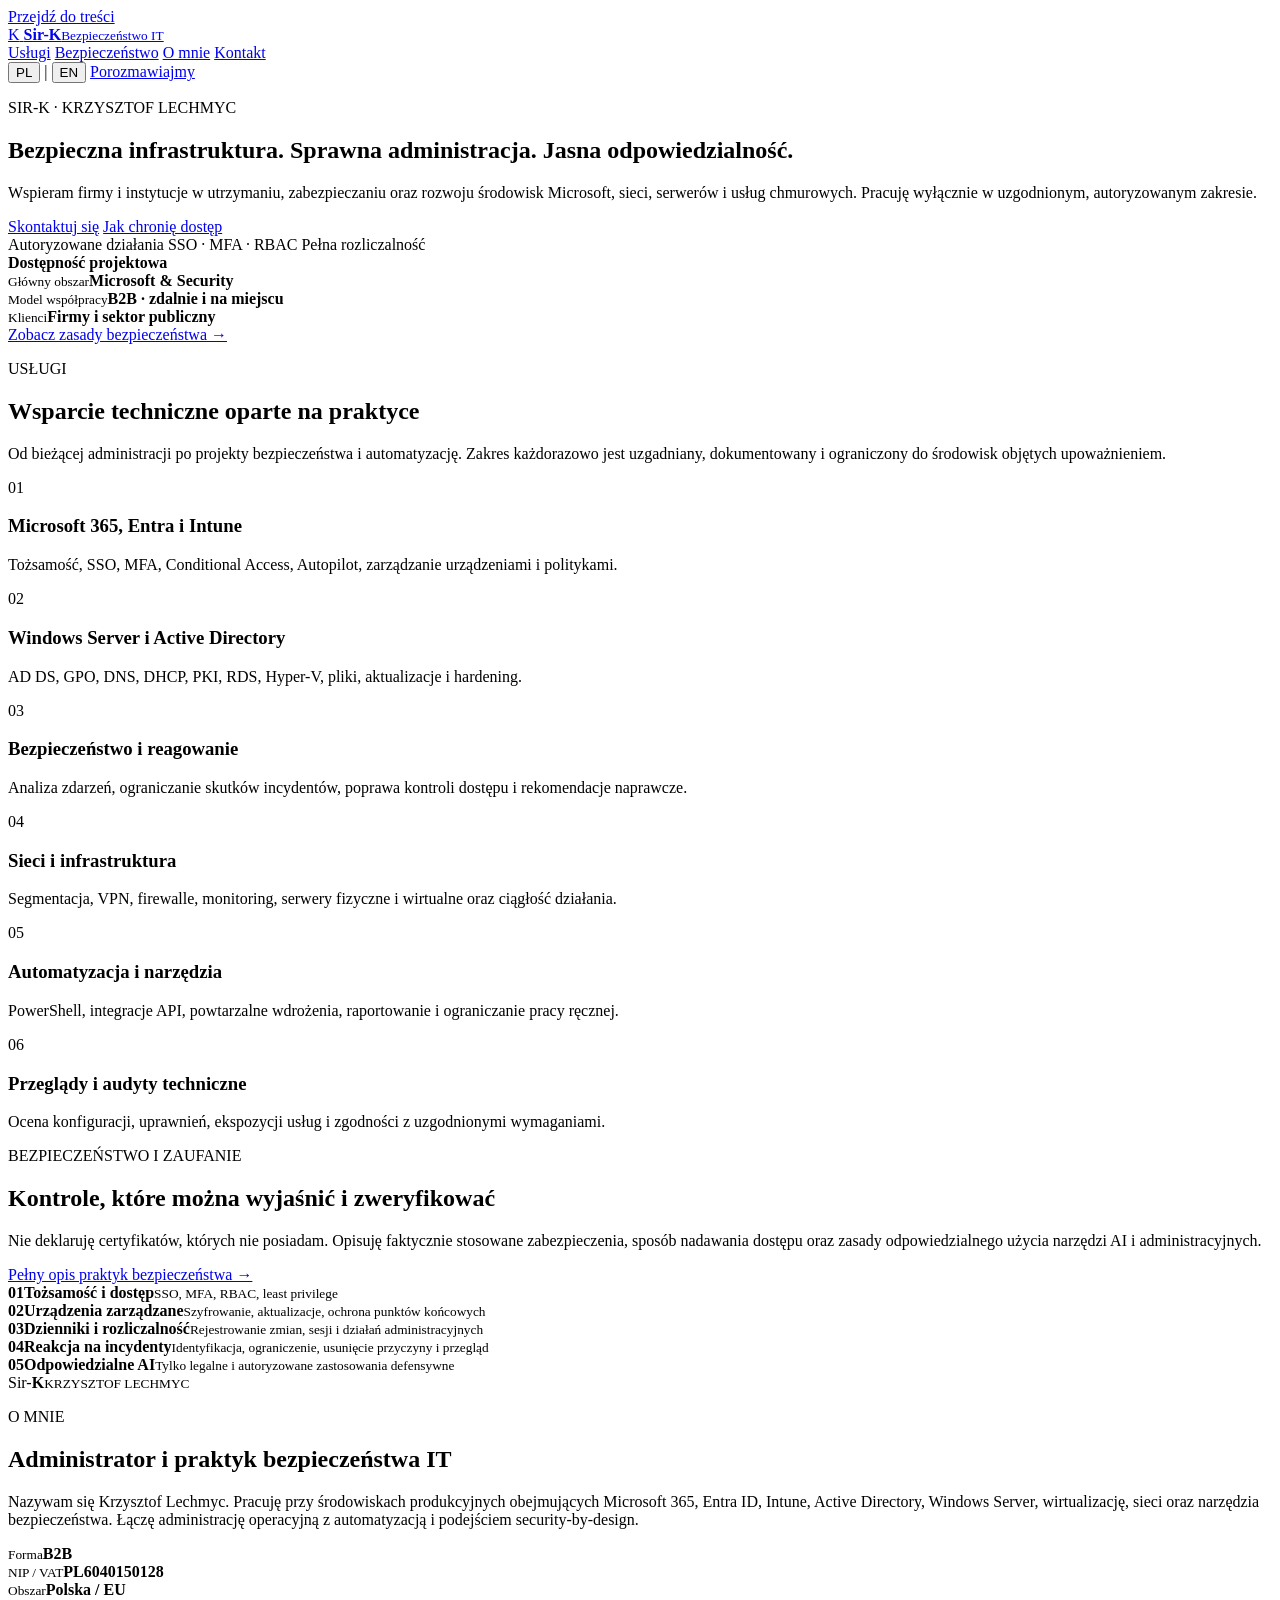
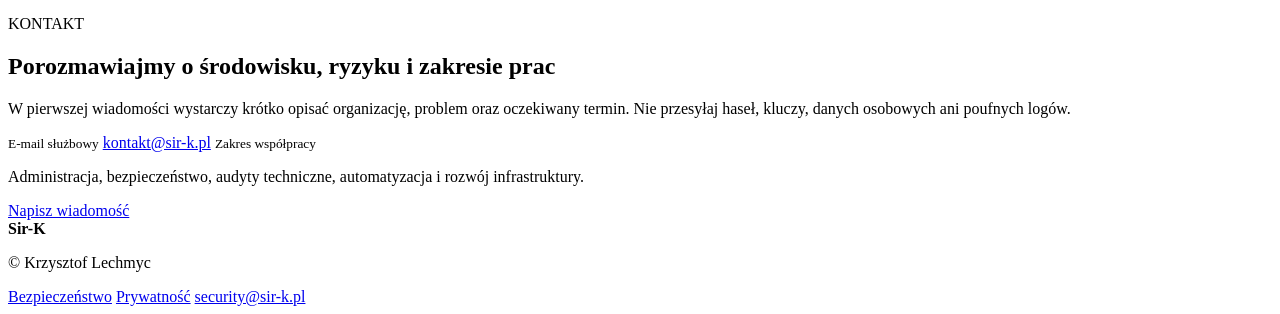
==== index.html @ fff8a426 "feat: add new bilingual Sir-K website" ====
<!doctype html>
<html lang="pl" data-lang="pl">
<head>
  <meta charset="utf-8">
  <meta name="viewport" content="width=device-width, initial-scale=1">
  <meta name="description" content="Sir-K — administracja, bezpieczeństwo i rozwój infrastruktury IT dla firm oraz instytucji publicznych.">
  <meta name="theme-color" content="#071327">
  <meta property="og:title" content="Sir-K | Bezpieczeństwo i infrastruktura IT">
  <meta property="og:description" content="Praktyczne bezpieczeństwo IT, administracja Microsoft, infrastruktura, audyty i automatyzacja.">
  <meta property="og:type" content="website">
  <meta property="og:url" content="https://sir-k.pl/">
  <title>Sir-K | Bezpieczeństwo i infrastruktura IT</title>
  <link rel="icon" href="/assets/favicon.svg" type="image/svg+xml">
  <link rel="stylesheet" href="/styles.css">
  <script src="/app.js" defer></script>
</head>
<body>
  <a class="skip-link" href="#content">Przejdź do treści</a>
  <header class="site-header">
    <div class="shell nav-wrap">
      <a class="brand" href="#top" aria-label="Sir-K — strona główna">
        <span class="brand-mark" aria-hidden="true">K</span>
        <span><strong>Sir-K</strong><small data-pl="Bezpieczeństwo IT" data-en="IT Security">Bezpieczeństwo IT</small></span>
      </a>
      <nav class="main-nav" aria-label="Główna nawigacja">
        <a href="#services" data-pl="Usługi" data-en="Services">Usługi</a>
        <a href="#security" data-pl="Bezpieczeństwo" data-en="Security">Bezpieczeństwo</a>
        <a href="#about" data-pl="O mnie" data-en="About">O mnie</a>
        <a href="#contact" data-pl="Kontakt" data-en="Contact">Kontakt</a>
      </nav>
      <div class="nav-actions">
        <button class="lang active" data-lang-switch="pl" type="button">PL</button>
        <span aria-hidden="true">|</span>
        <button class="lang" data-lang-switch="en" type="button">EN</button>
        <a class="button button-ghost" href="#contact" data-pl="Porozmawiajmy" data-en="Let's talk">Porozmawiajmy</a>
      </div>
    </div>
  </header>

  <main id="content">
    <section class="hero" id="top">
      <div class="shell hero-grid">
        <div>
          <p class="eyebrow" data-pl="SIR-K · KRZYSZTOF LECHMYC" data-en="SIR-K · KRZYSZTOF LECHMYC">SIR-K · KRZYSZTOF LECHMYC</p>
          <h1 data-pl="Bezpieczna infrastruktura. Sprawna administracja. Jasna odpowiedzialność." data-en="Secure infrastructure. Reliable administration. Clear accountability.">Bezpieczna infrastruktura. Sprawna administracja. Jasna odpowiedzialność.</h1>
          <p class="hero-copy" data-pl="Wspieram firmy i instytucje w utrzymaniu, zabezpieczaniu oraz rozwoju środowisk Microsoft, sieci, serwerów i usług chmurowych. Pracuję wyłącznie w uzgodnionym, autoryzowanym zakresie." data-en="I help companies and public-sector organisations operate, secure and develop Microsoft environments, networks, servers and cloud services. All work is performed only within an agreed and authorised scope.">Wspieram firmy i instytucje w utrzymaniu, zabezpieczaniu oraz rozwoju środowisk Microsoft, sieci, serwerów i usług chmurowych. Pracuję wyłącznie w uzgodnionym, autoryzowanym zakresie.</p>
          <div class="hero-actions">
            <a class="button button-primary" href="#contact" data-pl="Skontaktuj się" data-en="Contact me">Skontaktuj się</a>
            <a class="button button-secondary" href="#security" data-pl="Jak chronię dostęp" data-en="How access is protected">Jak chronię dostęp</a>
          </div>
          <div class="trust-row" aria-label="Najważniejsze zasady">
            <span data-pl="Autoryzowane działania" data-en="Authorised work">Autoryzowane działania</span>
            <span>SSO · MFA · RBAC</span>
            <span data-pl="Pełna rozliczalność" data-en="Full accountability">Pełna rozliczalność</span>
          </div>
        </div>
        <aside class="hero-panel" aria-label="Zakres kompetencji">
          <div class="status"><span></span><strong data-pl="Dostępność projektowa" data-en="Project availability">Dostępność projektowa</strong></div>
          <div class="metric"><small data-pl="Główny obszar" data-en="Primary focus">Główny obszar</small><strong>Microsoft & Security</strong></div>
          <div class="metric"><small data-pl="Model współpracy" data-en="Engagement model">Model współpracy</small><strong data-pl="B2B · zdalnie i na miejscu" data-en="B2B · remote and on-site">B2B · zdalnie i na miejscu</strong></div>
          <div class="metric"><small data-pl="Klienci" data-en="Clients">Klienci</small><strong data-pl="Firmy i sektor publiczny" data-en="Business and public sector">Firmy i sektor publiczny</strong></div>
          <a class="panel-link" href="/security.html" data-pl="Zobacz zasady bezpieczeństwa →" data-en="View security practices →">Zobacz zasady bezpieczeństwa →</a>
        </aside>
      </div>
    </section>

    <section class="section" id="services">
      <div class="shell">
        <p class="eyebrow" data-pl="USŁUGI" data-en="SERVICES">USŁUGI</p>
        <div class="section-head">
          <h2 data-pl="Wsparcie techniczne oparte na praktyce" data-en="Technical support grounded in practice">Wsparcie techniczne oparte na praktyce</h2>
          <p data-pl="Od bieżącej administracji po projekty bezpieczeństwa i automatyzację. Zakres każdorazowo jest uzgadniany, dokumentowany i ograniczony do środowisk objętych upoważnieniem." data-en="From day-to-day administration to security projects and automation. Every engagement is agreed, documented and limited to authorised environments.">Od bieżącej administracji po projekty bezpieczeństwa i automatyzację. Zakres każdorazowo jest uzgadniany, dokumentowany i ograniczony do środowisk objętych upoważnieniem.</p>
        </div>
        <div class="card-grid">
          <article class="service-card"><span>01</span><h3 data-pl="Microsoft 365, Entra i Intune" data-en="Microsoft 365, Entra and Intune">Microsoft 365, Entra i Intune</h3><p data-pl="Tożsamość, SSO, MFA, Conditional Access, Autopilot, zarządzanie urządzeniami i politykami." data-en="Identity, SSO, MFA, Conditional Access, Autopilot, device and policy management.">Tożsamość, SSO, MFA, Conditional Access, Autopilot, zarządzanie urządzeniami i politykami.</p></article>
          <article class="service-card"><span>02</span><h3 data-pl="Windows Server i Active Directory" data-en="Windows Server and Active Directory">Windows Server i Active Directory</h3><p data-pl="AD DS, GPO, DNS, DHCP, PKI, RDS, Hyper-V, pliki, aktualizacje i hardening." data-en="AD DS, GPO, DNS, DHCP, PKI, RDS, Hyper-V, file services, patching and hardening.">AD DS, GPO, DNS, DHCP, PKI, RDS, Hyper-V, pliki, aktualizacje i hardening.</p></article>
          <article class="service-card"><span>03</span><h3 data-pl="Bezpieczeństwo i reagowanie" data-en="Security and incident response">Bezpieczeństwo i reagowanie</h3><p data-pl="Analiza zdarzeń, ograniczanie skutków incydentów, poprawa kontroli dostępu i rekomendacje naprawcze." data-en="Event analysis, incident containment, access-control improvements and remediation guidance.">Analiza zdarzeń, ograniczanie skutków incydentów, poprawa kontroli dostępu i rekomendacje naprawcze.</p></article>
          <article class="service-card"><span>04</span><h3 data-pl="Sieci i infrastruktura" data-en="Networks and infrastructure">Sieci i infrastruktura</h3><p data-pl="Segmentacja, VPN, firewalle, monitoring, serwery fizyczne i wirtualne oraz ciągłość działania." data-en="Segmentation, VPN, firewalls, monitoring, physical and virtual servers, and resilience.">Segmentacja, VPN, firewalle, monitoring, serwery fizyczne i wirtualne oraz ciągłość działania.</p></article>
          <article class="service-card"><span>05</span><h3 data-pl="Automatyzacja i narzędzia" data-en="Automation and tooling">Automatyzacja i narzędzia</h3><p data-pl="PowerShell, integracje API, powtarzalne wdrożenia, raportowanie i ograniczanie pracy ręcznej." data-en="PowerShell, API integrations, repeatable deployments, reporting and reduced manual work.">PowerShell, integracje API, powtarzalne wdrożenia, raportowanie i ograniczanie pracy ręcznej.</p></article>
          <article class="service-card"><span>06</span><h3 data-pl="Przeglądy i audyty techniczne" data-en="Technical reviews and audits">Przeglądy i audyty techniczne</h3><p data-pl="Ocena konfiguracji, uprawnień, ekspozycji usług i zgodności z uzgodnionymi wymaganiami." data-en="Review of configuration, permissions, service exposure and alignment with agreed requirements.">Ocena konfiguracji, uprawnień, ekspozycji usług i zgodności z uzgodnionymi wymaganiami.</p></article>
        </div>
      </div>
    </section>

    <section class="section section-alt" id="security">
      <div class="shell split">
        <div>
          <p class="eyebrow" data-pl="BEZPIECZEŃSTWO I ZAUFANIE" data-en="SECURITY AND TRUST">BEZPIECZEŃSTWO I ZAUFANIE</p>
          <h2 data-pl="Kontrole, które można wyjaśnić i zweryfikować" data-en="Controls that can be explained and verified">Kontrole, które można wyjaśnić i zweryfikować</h2>
          <p data-pl="Nie deklaruję certyfikatów, których nie posiadam. Opisuję faktycznie stosowane zabezpieczenia, sposób nadawania dostępu oraz zasady odpowiedzialnego użycia narzędzi AI i administracyjnych." data-en="I do not claim certifications I do not hold. I describe the controls actually in use, how access is granted, and the rules for responsible use of AI and administrative tools.">Nie deklaruję certyfikatów, których nie posiadam. Opisuję faktycznie stosowane zabezpieczenia, sposób nadawania dostępu oraz zasady odpowiedzialnego użycia narzędzi AI i administracyjnych.</p>
          <a class="text-link" href="/security.html" data-pl="Pełny opis praktyk bezpieczeństwa →" data-en="Full security practices statement →">Pełny opis praktyk bezpieczeństwa →</a>
        </div>
        <div class="control-list">
          <div><strong>01</strong><span><b data-pl="Tożsamość i dostęp" data-en="Identity and access">Tożsamość i dostęp</b><small>SSO, MFA, RBAC, least privilege</small></span></div>
          <div><strong>02</strong><span><b data-pl="Urządzenia zarządzane" data-en="Managed devices">Urządzenia zarządzane</b><small data-pl="Szyfrowanie, aktualizacje, ochrona punktów końcowych" data-en="Encryption, patching and endpoint protection">Szyfrowanie, aktualizacje, ochrona punktów końcowych</small></span></div>
          <div><strong>03</strong><span><b data-pl="Dzienniki i rozliczalność" data-en="Logging and accountability">Dzienniki i rozliczalność</b><small data-pl="Rejestrowanie zmian, sesji i działań administracyjnych" data-en="Logging of changes, sessions and administrative actions">Rejestrowanie zmian, sesji i działań administracyjnych</small></span></div>
          <div><strong>04</strong><span><b data-pl="Reakcja na incydenty" data-en="Incident response">Reakcja na incydenty</b><small data-pl="Identyfikacja, ograniczenie, usunięcie przyczyny i przegląd" data-en="Identification, containment, remediation and review">Identyfikacja, ograniczenie, usunięcie przyczyny i przegląd</small></span></div>
          <div><strong>05</strong><span><b data-pl="Odpowiedzialne AI" data-en="Responsible AI">Odpowiedzialne AI</b><small data-pl="Tylko legalne i autoryzowane zastosowania defensywne" data-en="Lawful and authorised defensive use only">Tylko legalne i autoryzowane zastosowania defensywne</small></span></div>
        </div>
      </div>
    </section>

    <section class="section" id="about">
      <div class="shell about-grid">
        <div class="portrait-card" aria-hidden="true"><span>Sir-<b>K</b></span><small>KRZYSZTOF LECHMYC</small></div>
        <div>
          <p class="eyebrow" data-pl="O MNIE" data-en="ABOUT">O MNIE</p>
          <h2 data-pl="Administrator i praktyk bezpieczeństwa IT" data-en="IT administrator and security practitioner">Administrator i praktyk bezpieczeństwa IT</h2>
          <p data-pl="Nazywam się Krzysztof Lechmyc. Pracuję przy środowiskach produkcyjnych obejmujących Microsoft 365, Entra ID, Intune, Active Directory, Windows Server, wirtualizację, sieci oraz narzędzia bezpieczeństwa. Łączę administrację operacyjną z automatyzacją i podejściem security-by-design." data-en="My name is Krzysztof Lechmyc. I work with production environments covering Microsoft 365, Entra ID, Intune, Active Directory, Windows Server, virtualisation, networking and security tooling. I combine operational administration with automation and a security-by-design approach.">Nazywam się Krzysztof Lechmyc. Pracuję przy środowiskach produkcyjnych obejmujących Microsoft 365, Entra ID, Intune, Active Directory, Windows Server, wirtualizację, sieci oraz narzędzia bezpieczeństwa. Łączę administrację operacyjną z automatyzacją i podejściem security-by-design.</p>
          <div class="facts">
            <div><small data-pl="Forma" data-en="Business model">Forma</small><strong>B2B</strong></div>
            <div><small>NIP / VAT</small><strong>PL6040150128</strong></div>
            <div><small data-pl="Obszar" data-en="Region">Obszar</small><strong>Polska / EU</strong></div>
          </div>
        </div>
      </div>
    </section>

    <section class="section section-contact" id="contact">
      <div class="shell contact-grid">
        <div>
          <p class="eyebrow" data-pl="KONTAKT" data-en="CONTACT">KONTAKT</p>
          <h2 data-pl="Porozmawiajmy o środowisku, ryzyku i zakresie prac" data-en="Let's discuss your environment, risk and scope">Porozmawiajmy o środowisku, ryzyku i zakresie prac</h2>
          <p data-pl="W pierwszej wiadomości wystarczy krótko opisać organizację, problem oraz oczekiwany termin. Nie przesyłaj haseł, kluczy, danych osobowych ani poufnych logów." data-en="In your first message, briefly describe the organisation, issue and expected timeline. Do not send passwords, keys, personal data or confidential logs.">W pierwszej wiadomości wystarczy krótko opisać organizację, problem oraz oczekiwany termin. Nie przesyłaj haseł, kluczy, danych osobowych ani poufnych logów.</p>
        </div>
        <div class="contact-card">
          <small data-pl="E-mail służbowy" data-en="Business email">E-mail służbowy</small>
          <a href="mailto:kontakt@sir-k.pl">kontakt@sir-k.pl</a>
          <small data-pl="Zakres współpracy" data-en="Engagement">Zakres współpracy</small>
          <p data-pl="Administracja, bezpieczeństwo, audyty techniczne, automatyzacja i rozwój infrastruktury." data-en="Administration, security, technical reviews, automation and infrastructure development.">Administracja, bezpieczeństwo, audyty techniczne, automatyzacja i rozwój infrastruktury.</p>
          <a class="button button-primary" href="mailto:kontakt@sir-k.pl?subject=Zapytanie%20ze%20strony%20sir-k.pl" data-pl="Napisz wiadomość" data-en="Send an email">Napisz wiadomość</a>
        </div>
      </div>
    </section>
  </main>

  <footer>
    <div class="shell footer-grid">
      <div><strong>Sir-K</strong><p>© <span id="year"></span> Krzysztof Lechmyc</p></div>
      <div class="footer-links">
        <a href="/security.html" data-pl="Bezpieczeństwo" data-en="Security">Bezpieczeństwo</a>
        <a href="/privacy.html" data-pl="Prywatność" data-en="Privacy">Prywatność</a>
        <a href="mailto:security@sir-k.pl">security@sir-k.pl</a>
      </div>
    </div>
  </footer>
</body>
</html>
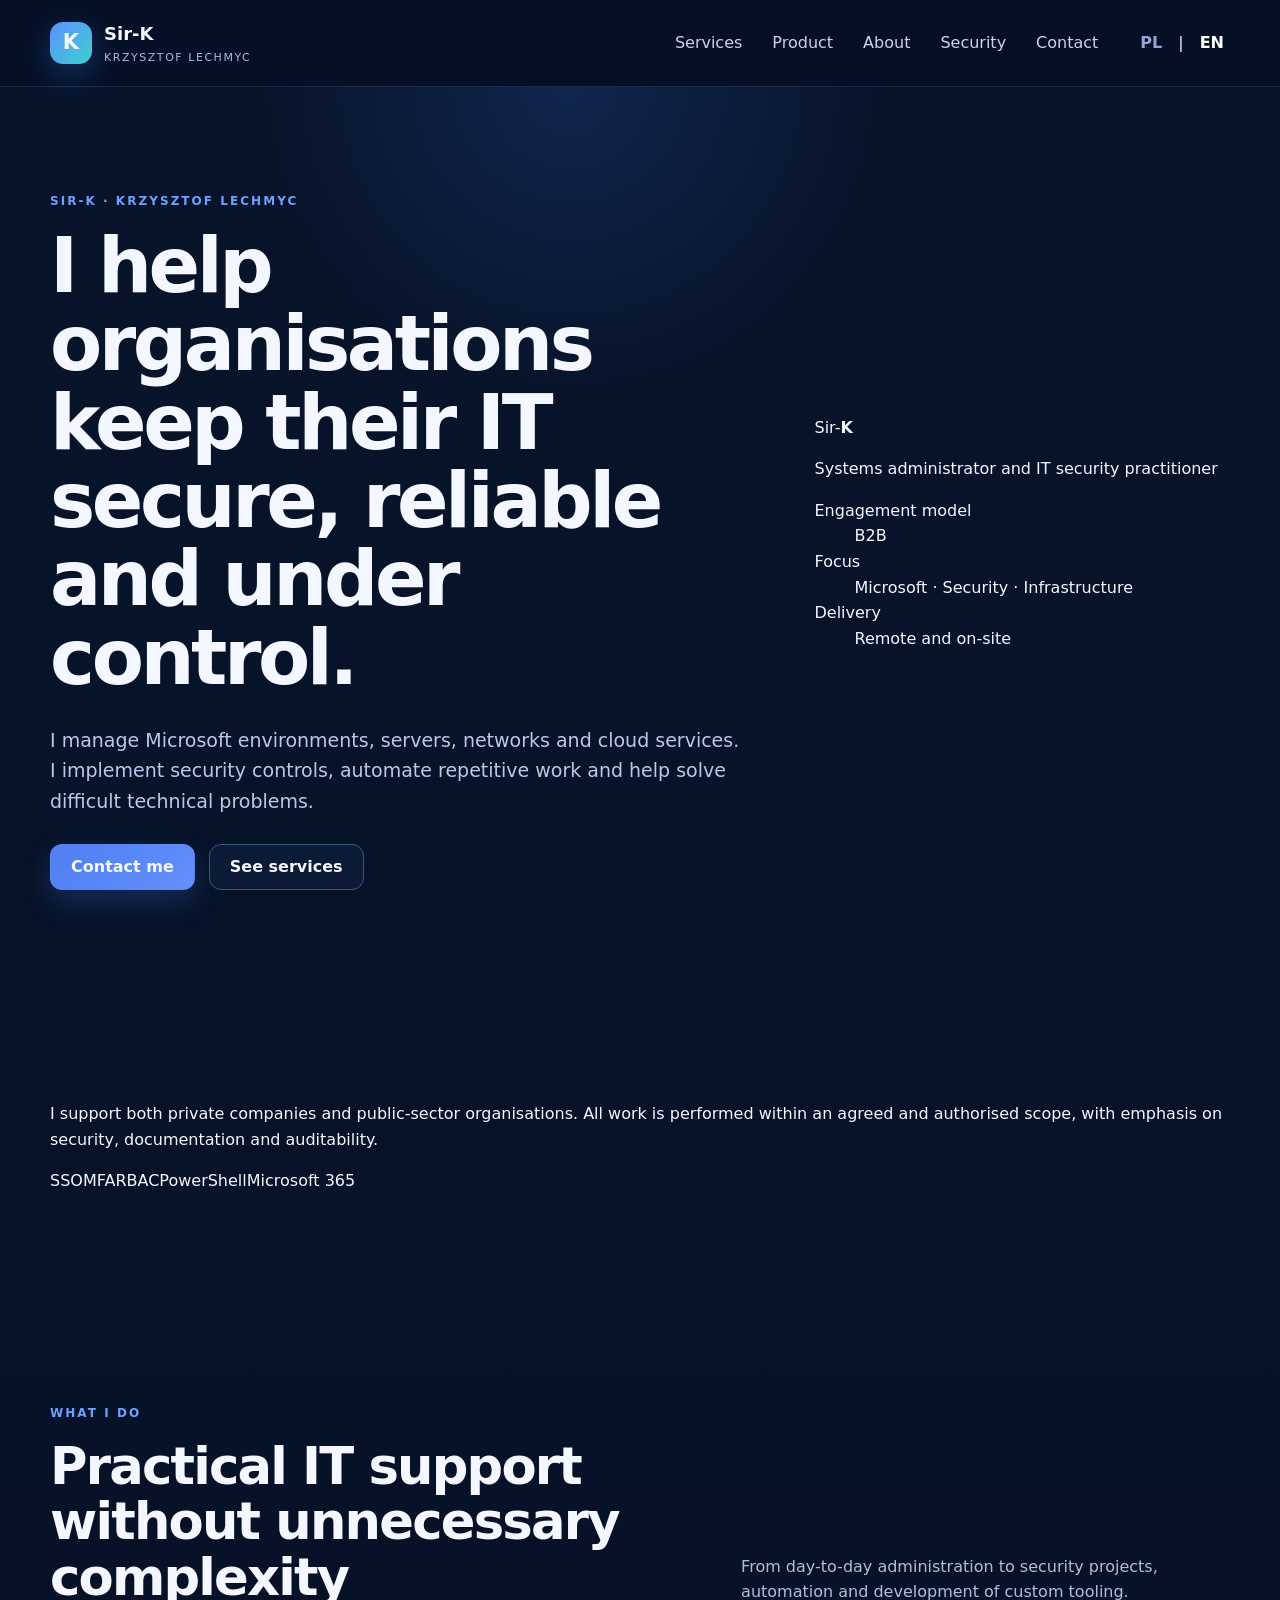
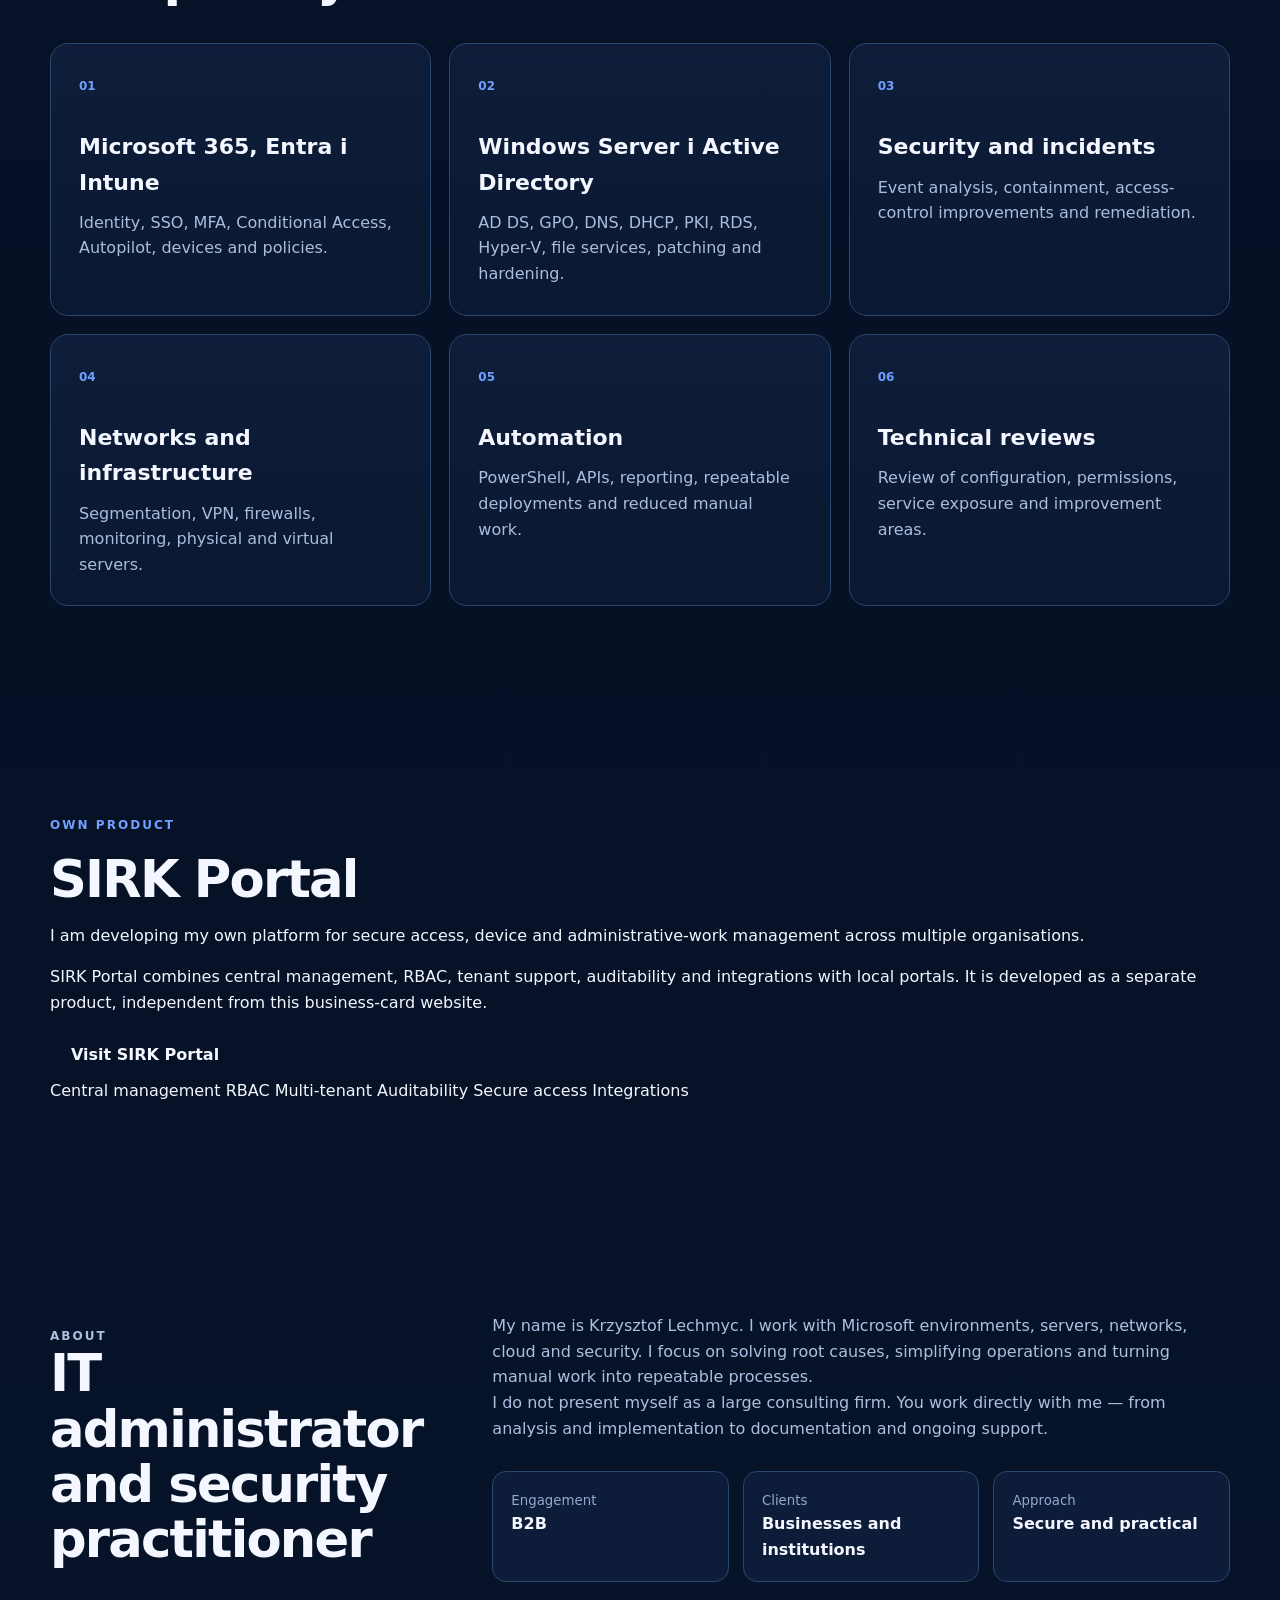
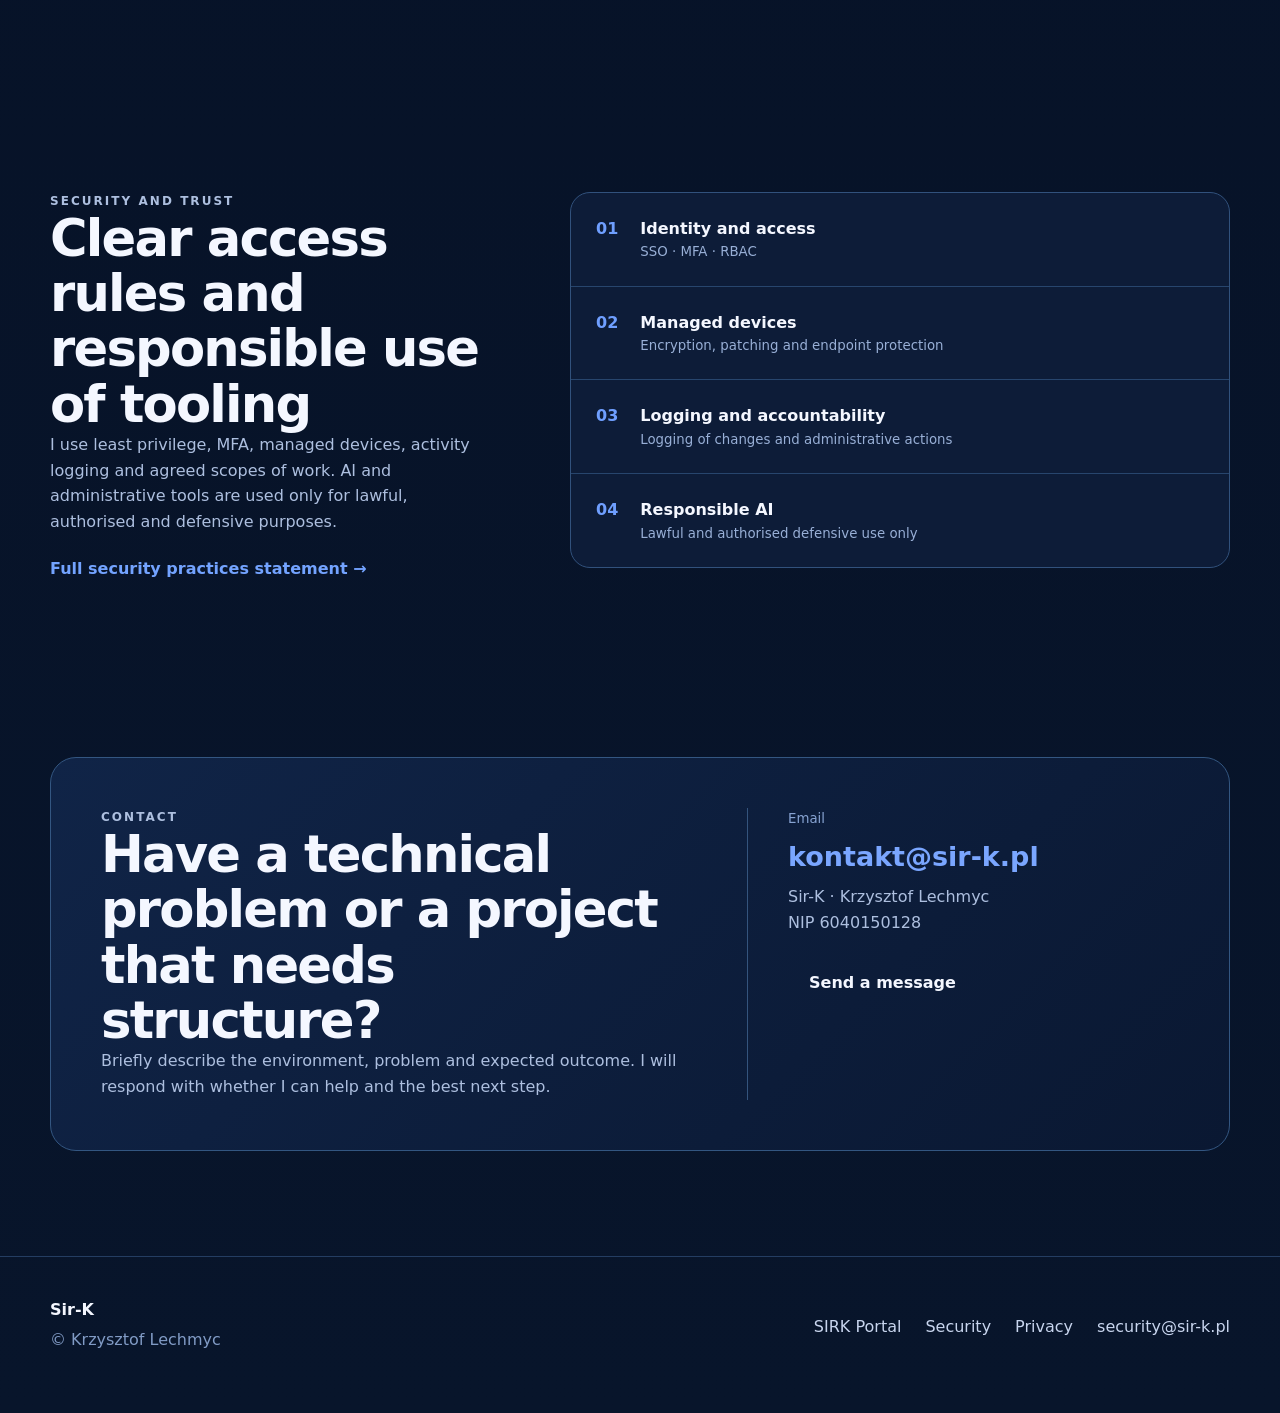
==== commit 8a5271c9: "redesign: make sir-k.pl a personal business card and feature SIRK Portal" ====
--- a/index.html
+++ b/index.html
@@ -3,13 +3,13 @@
 <head>
   <meta charset="utf-8">
   <meta name="viewport" content="width=device-width, initial-scale=1">
-  <meta name="description" content="Sir-K — administracja, bezpieczeństwo i rozwój infrastruktury IT dla firm oraz instytucji publicznych.">
-  <meta name="theme-color" content="#071327">
-  <meta property="og:title" content="Sir-K | Bezpieczeństwo i infrastruktura IT">
-  <meta property="og:description" content="Praktyczne bezpieczeństwo IT, administracja Microsoft, infrastruktura, audyty i automatyzacja.">
+  <meta name="description" content="Sir-K — Krzysztof Lechmyc. Administracja, bezpieczeństwo i rozwój infrastruktury IT dla firm oraz instytucji publicznych.">
+  <meta name="theme-color" content="#f6f4ef">
+  <meta property="og:title" content="Sir-K | Krzysztof Lechmyc — bezpieczeństwo i infrastruktura IT">
+  <meta property="og:description" content="Praktyczne bezpieczeństwo IT, administracja Microsoft, infrastruktura, automatyzacja i rozwój narzędzi SIRK.">
   <meta property="og:type" content="website">
   <meta property="og:url" content="https://sir-k.pl/">
-  <title>Sir-K | Bezpieczeństwo i infrastruktura IT</title>
+  <title>Sir-K | Krzysztof Lechmyc — bezpieczeństwo i infrastruktura IT</title>
   <link rel="icon" href="/assets/favicon.svg" type="image/svg+xml">
   <link rel="stylesheet" href="/styles.css">
   <script src="/app.js" defer></script>
@@ -20,19 +20,19 @@
     <div class="shell nav-wrap">
       <a class="brand" href="#top" aria-label="Sir-K — strona główna">
         <span class="brand-mark" aria-hidden="true">K</span>
-        <span><strong>Sir-K</strong><small data-pl="Bezpieczeństwo IT" data-en="IT Security">Bezpieczeństwo IT</small></span>
+        <span><strong>Sir-K</strong><small data-pl="Krzysztof Lechmyc" data-en="Krzysztof Lechmyc">Krzysztof Lechmyc</small></span>
       </a>
       <nav class="main-nav" aria-label="Główna nawigacja">
         <a href="#services" data-pl="Usługi" data-en="Services">Usługi</a>
+        <a href="#product" data-pl="Produkt" data-en="Product">Produkt</a>
+        <a href="#about" data-pl="O mnie" data-en="About">O mnie</a>
         <a href="#security" data-pl="Bezpieczeństwo" data-en="Security">Bezpieczeństwo</a>
-        <a href="#about" data-pl="O mnie" data-en="About">O mnie</a>
         <a href="#contact" data-pl="Kontakt" data-en="Contact">Kontakt</a>
       </nav>
       <div class="nav-actions">
         <button class="lang active" data-lang-switch="pl" type="button">PL</button>
         <span aria-hidden="true">|</span>
         <button class="lang" data-lang-switch="en" type="button">EN</button>
-        <a class="button button-ghost" href="#contact" data-pl="Porozmawiajmy" data-en="Let's talk">Porozmawiajmy</a>
       </div>
     </div>
   </header>
@@ -40,78 +40,103 @@
   <main id="content">
     <section class="hero" id="top">
       <div class="shell hero-grid">
-        <div>
+        <div class="hero-copy-block">
           <p class="eyebrow" data-pl="SIR-K · KRZYSZTOF LECHMYC" data-en="SIR-K · KRZYSZTOF LECHMYC">SIR-K · KRZYSZTOF LECHMYC</p>
-          <h1 data-pl="Bezpieczna infrastruktura. Sprawna administracja. Jasna odpowiedzialność." data-en="Secure infrastructure. Reliable administration. Clear accountability.">Bezpieczna infrastruktura. Sprawna administracja. Jasna odpowiedzialność.</h1>
-          <p class="hero-copy" data-pl="Wspieram firmy i instytucje w utrzymaniu, zabezpieczaniu oraz rozwoju środowisk Microsoft, sieci, serwerów i usług chmurowych. Pracuję wyłącznie w uzgodnionym, autoryzowanym zakresie." data-en="I help companies and public-sector organisations operate, secure and develop Microsoft environments, networks, servers and cloud services. All work is performed only within an agreed and authorised scope.">Wspieram firmy i instytucje w utrzymaniu, zabezpieczaniu oraz rozwoju środowisk Microsoft, sieci, serwerów i usług chmurowych. Pracuję wyłącznie w uzgodnionym, autoryzowanym zakresie.</p>
+          <h1 data-pl="Pomagam firmom utrzymać porządek, bezpieczeństwo i ciągłość w IT." data-en="I help organisations keep their IT secure, reliable and under control.">Pomagam firmom utrzymać porządek, bezpieczeństwo i ciągłość w IT.</h1>
+          <p class="hero-copy" data-pl="Administruję środowiskami Microsoft, serwerami, sieciami i usługami chmurowymi. Wdrażam zabezpieczenia, automatyzuję powtarzalne zadania i pomagam w rozwiązywaniu trudnych problemów technicznych." data-en="I manage Microsoft environments, servers, networks and cloud services. I implement security controls, automate repetitive work and help solve difficult technical problems.">Administruję środowiskami Microsoft, serwerami, sieciami i usługami chmurowymi. Wdrażam zabezpieczenia, automatyzuję powtarzalne zadania i pomagam w rozwiązywaniu trudnych problemów technicznych.</p>
           <div class="hero-actions">
-            <a class="button button-primary" href="#contact" data-pl="Skontaktuj się" data-en="Contact me">Skontaktuj się</a>
-            <a class="button button-secondary" href="#security" data-pl="Jak chronię dostęp" data-en="How access is protected">Jak chronię dostęp</a>
-          </div>
-          <div class="trust-row" aria-label="Najważniejsze zasady">
-            <span data-pl="Autoryzowane działania" data-en="Authorised work">Autoryzowane działania</span>
-            <span>SSO · MFA · RBAC</span>
-            <span data-pl="Pełna rozliczalność" data-en="Full accountability">Pełna rozliczalność</span>
+            <a class="button button-primary" href="#contact" data-pl="Napisz do mnie" data-en="Contact me">Napisz do mnie</a>
+            <a class="button button-secondary" href="#services" data-pl="Zobacz zakres usług" data-en="See services">Zobacz zakres usług</a>
           </div>
         </div>
-        <aside class="hero-panel" aria-label="Zakres kompetencji">
-          <div class="status"><span></span><strong data-pl="Dostępność projektowa" data-en="Project availability">Dostępność projektowa</strong></div>
-          <div class="metric"><small data-pl="Główny obszar" data-en="Primary focus">Główny obszar</small><strong>Microsoft & Security</strong></div>
-          <div class="metric"><small data-pl="Model współpracy" data-en="Engagement model">Model współpracy</small><strong data-pl="B2B · zdalnie i na miejscu" data-en="B2B · remote and on-site">B2B · zdalnie i na miejscu</strong></div>
-          <div class="metric"><small data-pl="Klienci" data-en="Clients">Klienci</small><strong data-pl="Firmy i sektor publiczny" data-en="Business and public sector">Firmy i sektor publiczny</strong></div>
-          <a class="panel-link" href="/security.html" data-pl="Zobacz zasady bezpieczeństwa →" data-en="View security practices →">Zobacz zasady bezpieczeństwa →</a>
+        <aside class="profile-card">
+          <div class="profile-monogram">Sir-<b>K</b></div>
+          <p data-pl="Administrator systemów i praktyk bezpieczeństwa IT" data-en="Systems administrator and IT security practitioner">Administrator systemów i praktyk bezpieczeństwa IT</p>
+          <dl>
+            <div><dt data-pl="Model współpracy" data-en="Engagement model">Model współpracy</dt><dd>B2B</dd></div>
+            <div><dt data-pl="Obszar" data-en="Focus">Obszar</dt><dd>Microsoft · Security · Infrastructure</dd></div>
+            <div><dt data-pl="Forma" data-en="Delivery">Forma</dt><dd data-pl="Zdalnie i na miejscu" data-en="Remote and on-site">Zdalnie i na miejscu</dd></div>
+          </dl>
         </aside>
+      </div>
+    </section>
+
+    <section class="section intro-strip">
+      <div class="shell intro-grid">
+        <p data-pl="Wspieram zarówno firmy prywatne, jak i instytucje publiczne. Każde działanie wykonuję w uzgodnionym i autoryzowanym zakresie, z naciskiem na bezpieczeństwo, dokumentację i możliwość audytu." data-en="I support both private companies and public-sector organisations. All work is performed within an agreed and authorised scope, with emphasis on security, documentation and auditability.">Wspieram zarówno firmy prywatne, jak i instytucje publiczne. Każde działanie wykonuję w uzgodnionym i autoryzowanym zakresie, z naciskiem na bezpieczeństwo, dokumentację i możliwość audytu.</p>
+        <div class="intro-tags"><span>SSO</span><span>MFA</span><span>RBAC</span><span>PowerShell</span><span>Microsoft 365</span></div>
       </div>
     </section>
 
     <section class="section" id="services">
       <div class="shell">
-        <p class="eyebrow" data-pl="USŁUGI" data-en="SERVICES">USŁUGI</p>
+        <p class="eyebrow" data-pl="CZYM SIĘ ZAJMUJĘ" data-en="WHAT I DO">CZYM SIĘ ZAJMUJĘ</p>
         <div class="section-head">
-          <h2 data-pl="Wsparcie techniczne oparte na praktyce" data-en="Technical support grounded in practice">Wsparcie techniczne oparte na praktyce</h2>
-          <p data-pl="Od bieżącej administracji po projekty bezpieczeństwa i automatyzację. Zakres każdorazowo jest uzgadniany, dokumentowany i ograniczony do środowisk objętych upoważnieniem." data-en="From day-to-day administration to security projects and automation. Every engagement is agreed, documented and limited to authorised environments.">Od bieżącej administracji po projekty bezpieczeństwa i automatyzację. Zakres każdorazowo jest uzgadniany, dokumentowany i ograniczony do środowisk objętych upoważnieniem.</p>
+          <h2 data-pl="Praktyczne wsparcie IT bez zbędnej teorii" data-en="Practical IT support without unnecessary complexity">Praktyczne wsparcie IT bez zbędnej teorii</h2>
+          <p data-pl="Od bieżącej administracji po projekty bezpieczeństwa, automatyzację i rozwój własnych narzędzi." data-en="From day-to-day administration to security projects, automation and development of custom tooling.">Od bieżącej administracji po projekty bezpieczeństwa, automatyzację i rozwój własnych narzędzi.</p>
         </div>
         <div class="card-grid">
-          <article class="service-card"><span>01</span><h3 data-pl="Microsoft 365, Entra i Intune" data-en="Microsoft 365, Entra and Intune">Microsoft 365, Entra i Intune</h3><p data-pl="Tożsamość, SSO, MFA, Conditional Access, Autopilot, zarządzanie urządzeniami i politykami." data-en="Identity, SSO, MFA, Conditional Access, Autopilot, device and policy management.">Tożsamość, SSO, MFA, Conditional Access, Autopilot, zarządzanie urządzeniami i politykami.</p></article>
-          <article class="service-card"><span>02</span><h3 data-pl="Windows Server i Active Directory" data-en="Windows Server and Active Directory">Windows Server i Active Directory</h3><p data-pl="AD DS, GPO, DNS, DHCP, PKI, RDS, Hyper-V, pliki, aktualizacje i hardening." data-en="AD DS, GPO, DNS, DHCP, PKI, RDS, Hyper-V, file services, patching and hardening.">AD DS, GPO, DNS, DHCP, PKI, RDS, Hyper-V, pliki, aktualizacje i hardening.</p></article>
-          <article class="service-card"><span>03</span><h3 data-pl="Bezpieczeństwo i reagowanie" data-en="Security and incident response">Bezpieczeństwo i reagowanie</h3><p data-pl="Analiza zdarzeń, ograniczanie skutków incydentów, poprawa kontroli dostępu i rekomendacje naprawcze." data-en="Event analysis, incident containment, access-control improvements and remediation guidance.">Analiza zdarzeń, ograniczanie skutków incydentów, poprawa kontroli dostępu i rekomendacje naprawcze.</p></article>
-          <article class="service-card"><span>04</span><h3 data-pl="Sieci i infrastruktura" data-en="Networks and infrastructure">Sieci i infrastruktura</h3><p data-pl="Segmentacja, VPN, firewalle, monitoring, serwery fizyczne i wirtualne oraz ciągłość działania." data-en="Segmentation, VPN, firewalls, monitoring, physical and virtual servers, and resilience.">Segmentacja, VPN, firewalle, monitoring, serwery fizyczne i wirtualne oraz ciągłość działania.</p></article>
-          <article class="service-card"><span>05</span><h3 data-pl="Automatyzacja i narzędzia" data-en="Automation and tooling">Automatyzacja i narzędzia</h3><p data-pl="PowerShell, integracje API, powtarzalne wdrożenia, raportowanie i ograniczanie pracy ręcznej." data-en="PowerShell, API integrations, repeatable deployments, reporting and reduced manual work.">PowerShell, integracje API, powtarzalne wdrożenia, raportowanie i ograniczanie pracy ręcznej.</p></article>
-          <article class="service-card"><span>06</span><h3 data-pl="Przeglądy i audyty techniczne" data-en="Technical reviews and audits">Przeglądy i audyty techniczne</h3><p data-pl="Ocena konfiguracji, uprawnień, ekspozycji usług i zgodności z uzgodnionymi wymaganiami." data-en="Review of configuration, permissions, service exposure and alignment with agreed requirements.">Ocena konfiguracji, uprawnień, ekspozycji usług i zgodności z uzgodnionymi wymaganiami.</p></article>
+          <article class="service-card"><span>01</span><h3>Microsoft 365, Entra i Intune</h3><p data-pl="Tożsamość, SSO, MFA, Conditional Access, Autopilot, urządzenia i polityki." data-en="Identity, SSO, MFA, Conditional Access, Autopilot, devices and policies.">Tożsamość, SSO, MFA, Conditional Access, Autopilot, urządzenia i polityki.</p></article>
+          <article class="service-card"><span>02</span><h3>Windows Server i Active Directory</h3><p data-pl="AD DS, GPO, DNS, DHCP, PKI, RDS, Hyper-V, pliki, aktualizacje i hardening." data-en="AD DS, GPO, DNS, DHCP, PKI, RDS, Hyper-V, file services, patching and hardening.">AD DS, GPO, DNS, DHCP, PKI, RDS, Hyper-V, pliki, aktualizacje i hardening.</p></article>
+          <article class="service-card"><span>03</span><h3 data-pl="Bezpieczeństwo i incydenty" data-en="Security and incidents">Bezpieczeństwo i incydenty</h3><p data-pl="Analiza zdarzeń, ograniczanie skutków, poprawa kontroli dostępu i działania naprawcze." data-en="Event analysis, containment, access-control improvements and remediation.">Analiza zdarzeń, ograniczanie skutków, poprawa kontroli dostępu i działania naprawcze.</p></article>
+          <article class="service-card"><span>04</span><h3 data-pl="Sieci i infrastruktura" data-en="Networks and infrastructure">Sieci i infrastruktura</h3><p data-pl="Segmentacja, VPN, firewalle, monitoring, serwery fizyczne i wirtualne." data-en="Segmentation, VPN, firewalls, monitoring, physical and virtual servers.">Segmentacja, VPN, firewalle, monitoring, serwery fizyczne i wirtualne.</p></article>
+          <article class="service-card"><span>05</span><h3 data-pl="Automatyzacja" data-en="Automation">Automatyzacja</h3><p data-pl="PowerShell, API, raportowanie, powtarzalne wdrożenia i ograniczanie pracy ręcznej." data-en="PowerShell, APIs, reporting, repeatable deployments and reduced manual work.">PowerShell, API, raportowanie, powtarzalne wdrożenia i ograniczanie pracy ręcznej.</p></article>
+          <article class="service-card"><span>06</span><h3 data-pl="Przeglądy techniczne" data-en="Technical reviews">Przeglądy techniczne</h3><p data-pl="Ocena konfiguracji, uprawnień, ekspozycji usług i obszarów wymagających poprawy." data-en="Review of configuration, permissions, service exposure and improvement areas.">Ocena konfiguracji, uprawnień, ekspozycji usług i obszarów wymagających poprawy.</p></article>
         </div>
       </div>
     </section>
 
-    <section class="section section-alt" id="security">
-      <div class="shell split">
+    <section class="section product-section" id="product">
+      <div class="shell product-grid">
         <div>
-          <p class="eyebrow" data-pl="BEZPIECZEŃSTWO I ZAUFANIE" data-en="SECURITY AND TRUST">BEZPIECZEŃSTWO I ZAUFANIE</p>
-          <h2 data-pl="Kontrole, które można wyjaśnić i zweryfikować" data-en="Controls that can be explained and verified">Kontrole, które można wyjaśnić i zweryfikować</h2>
-          <p data-pl="Nie deklaruję certyfikatów, których nie posiadam. Opisuję faktycznie stosowane zabezpieczenia, sposób nadawania dostępu oraz zasady odpowiedzialnego użycia narzędzi AI i administracyjnych." data-en="I do not claim certifications I do not hold. I describe the controls actually in use, how access is granted, and the rules for responsible use of AI and administrative tools.">Nie deklaruję certyfikatów, których nie posiadam. Opisuję faktycznie stosowane zabezpieczenia, sposób nadawania dostępu oraz zasady odpowiedzialnego użycia narzędzi AI i administracyjnych.</p>
-          <a class="text-link" href="/security.html" data-pl="Pełny opis praktyk bezpieczeństwa →" data-en="Full security practices statement →">Pełny opis praktyk bezpieczeństwa →</a>
+          <p class="eyebrow" data-pl="WŁASNY PRODUKT" data-en="OWN PRODUCT">WŁASNY PRODUKT</p>
+          <h2>SIRK Portal</h2>
+          <p class="product-lead" data-pl="Rozwijam własną platformę do bezpiecznego zarządzania dostępem, urządzeniami i pracą administracyjną w wielu organizacjach." data-en="I am developing my own platform for secure access, device and administrative-work management across multiple organisations.">Rozwijam własną platformę do bezpiecznego zarządzania dostępem, urządzeniami i pracą administracyjną w wielu organizacjach.</p>
+          <p data-pl="SIRK Portal łączy centralne zarządzanie, RBAC, obsługę tenantów, audytowalność i integracje z lokalnymi portalami. Projekt jest rozwijany jako osobny produkt, niezależny od tej strony wizytówkowej." data-en="SIRK Portal combines central management, RBAC, tenant support, auditability and integrations with local portals. It is developed as a separate product, independent from this business-card website.">SIRK Portal łączy centralne zarządzanie, RBAC, obsługę tenantów, audytowalność i integracje z lokalnymi portalami. Projekt jest rozwijany jako osobny produkt, niezależny od tej strony wizytówkowej.</p>
+          <a class="button button-dark" href="https://sirkportal.com" target="_blank" rel="noopener noreferrer" data-pl="Przejdź do SIRK Portal" data-en="Visit SIRK Portal">Przejdź do SIRK Portal</a>
         </div>
-        <div class="control-list">
-          <div><strong>01</strong><span><b data-pl="Tożsamość i dostęp" data-en="Identity and access">Tożsamość i dostęp</b><small>SSO, MFA, RBAC, least privilege</small></span></div>
-          <div><strong>02</strong><span><b data-pl="Urządzenia zarządzane" data-en="Managed devices">Urządzenia zarządzane</b><small data-pl="Szyfrowanie, aktualizacje, ochrona punktów końcowych" data-en="Encryption, patching and endpoint protection">Szyfrowanie, aktualizacje, ochrona punktów końcowych</small></span></div>
-          <div><strong>03</strong><span><b data-pl="Dzienniki i rozliczalność" data-en="Logging and accountability">Dzienniki i rozliczalność</b><small data-pl="Rejestrowanie zmian, sesji i działań administracyjnych" data-en="Logging of changes, sessions and administrative actions">Rejestrowanie zmian, sesji i działań administracyjnych</small></span></div>
-          <div><strong>04</strong><span><b data-pl="Reakcja na incydenty" data-en="Incident response">Reakcja na incydenty</b><small data-pl="Identyfikacja, ograniczenie, usunięcie przyczyny i przegląd" data-en="Identification, containment, remediation and review">Identyfikacja, ograniczenie, usunięcie przyczyny i przegląd</small></span></div>
-          <div><strong>05</strong><span><b data-pl="Odpowiedzialne AI" data-en="Responsible AI">Odpowiedzialne AI</b><small data-pl="Tylko legalne i autoryzowane zastosowania defensywne" data-en="Lawful and authorised defensive use only">Tylko legalne i autoryzowane zastosowania defensywne</small></span></div>
+        <div class="product-card" aria-label="Najważniejsze obszary SIRK Portal">
+          <span data-pl="Centralne zarządzanie" data-en="Central management">Centralne zarządzanie</span>
+          <span>RBAC</span>
+          <span data-pl="Wielu tenantów" data-en="Multi-tenant">Wielu tenantów</span>
+          <span data-pl="Audytowalność" data-en="Auditability">Audytowalność</span>
+          <span data-pl="Bezpieczny dostęp" data-en="Secure access">Bezpieczny dostęp</span>
+          <span data-pl="Integracje" data-en="Integrations">Integracje</span>
         </div>
       </div>
     </section>
 
     <section class="section" id="about">
       <div class="shell about-grid">
-        <div class="portrait-card" aria-hidden="true"><span>Sir-<b>K</b></span><small>KRZYSZTOF LECHMYC</small></div>
         <div>
           <p class="eyebrow" data-pl="O MNIE" data-en="ABOUT">O MNIE</p>
           <h2 data-pl="Administrator i praktyk bezpieczeństwa IT" data-en="IT administrator and security practitioner">Administrator i praktyk bezpieczeństwa IT</h2>
-          <p data-pl="Nazywam się Krzysztof Lechmyc. Pracuję przy środowiskach produkcyjnych obejmujących Microsoft 365, Entra ID, Intune, Active Directory, Windows Server, wirtualizację, sieci oraz narzędzia bezpieczeństwa. Łączę administrację operacyjną z automatyzacją i podejściem security-by-design." data-en="My name is Krzysztof Lechmyc. I work with production environments covering Microsoft 365, Entra ID, Intune, Active Directory, Windows Server, virtualisation, networking and security tooling. I combine operational administration with automation and a security-by-design approach.">Nazywam się Krzysztof Lechmyc. Pracuję przy środowiskach produkcyjnych obejmujących Microsoft 365, Entra ID, Intune, Active Directory, Windows Server, wirtualizację, sieci oraz narzędzia bezpieczeństwa. Łączę administrację operacyjną z automatyzacją i podejściem security-by-design.</p>
+        </div>
+        <div>
+          <p data-pl="Nazywam się Krzysztof Lechmyc. Na co dzień pracuję ze środowiskami Microsoft, serwerami, sieciami, chmurą i bezpieczeństwem. Lubię rozwiązywać problemy u źródła, upraszczać obsługę i zamieniać ręczne czynności w powtarzalne procesy." data-en="My name is Krzysztof Lechmyc. I work with Microsoft environments, servers, networks, cloud and security. I focus on solving root causes, simplifying operations and turning manual work into repeatable processes.">Nazywam się Krzysztof Lechmyc. Na co dzień pracuję ze środowiskami Microsoft, serwerami, sieciami, chmurą i bezpieczeństwem. Lubię rozwiązywać problemy u źródła, upraszczać obsługę i zamieniać ręczne czynności w powtarzalne procesy.</p>
+          <p data-pl="Nie przedstawiam się jako duża firma konsultingowa. To bezpośrednia współpraca ze mną — od analizy, przez wykonanie, po dokumentację i dalsze utrzymanie." data-en="I do not present myself as a large consulting firm. You work directly with me — from analysis and implementation to documentation and ongoing support.">Nie przedstawiam się jako duża firma konsultingowa. To bezpośrednia współpraca ze mną — od analizy, przez wykonanie, po dokumentację i dalsze utrzymanie.</p>
           <div class="facts">
-            <div><small data-pl="Forma" data-en="Business model">Forma</small><strong>B2B</strong></div>
-            <div><small>NIP / VAT</small><strong>PL6040150128</strong></div>
-            <div><small data-pl="Obszar" data-en="Region">Obszar</small><strong>Polska / EU</strong></div>
+            <div><small data-pl="Współpraca" data-en="Engagement">Współpraca</small><strong>B2B</strong></div>
+            <div><small data-pl="Odbiorcy" data-en="Clients">Odbiorcy</small><strong data-pl="Firmy i instytucje" data-en="Businesses and institutions">Firmy i instytucje</strong></div>
+            <div><small data-pl="Podejście" data-en="Approach">Podejście</small><strong data-pl="Bezpiecznie i praktycznie" data-en="Secure and practical">Bezpiecznie i praktycznie</strong></div>
           </div>
+        </div>
+      </div>
+    </section>
+
+    <section class="section security-brief" id="security">
+      <div class="shell split">
+        <div>
+          <p class="eyebrow" data-pl="BEZPIECZEŃSTWO I ZAUFANIE" data-en="SECURITY AND TRUST">BEZPIECZEŃSTWO I ZAUFANIE</p>
+          <h2 data-pl="Przejrzyste zasady dostępu i odpowiedzialne użycie narzędzi" data-en="Clear access rules and responsible use of tooling">Przejrzyste zasady dostępu i odpowiedzialne użycie narzędzi</h2>
+          <p data-pl="Stosuję zasadę najmniejszych uprawnień, MFA, zarządzane urządzenia, rejestrowanie działań i uzgadnianie zakresu prac. Narzędzia AI i administracyjne wykorzystuję wyłącznie w legalnych, autoryzowanych i defensywnych zastosowaniach." data-en="I use least privilege, MFA, managed devices, activity logging and agreed scopes of work. AI and administrative tools are used only for lawful, authorised and defensive purposes.">Stosuję zasadę najmniejszych uprawnień, MFA, zarządzane urządzenia, rejestrowanie działań i uzgadnianie zakresu prac. Narzędzia AI i administracyjne wykorzystuję wyłącznie w legalnych, autoryzowanych i defensywnych zastosowaniach.</p>
+          <a class="text-link" href="/security.html" data-pl="Pełny opis praktyk bezpieczeństwa →" data-en="Full security practices statement →">Pełny opis praktyk bezpieczeństwa →</a>
+        </div>
+        <div class="control-list">
+          <div><strong>01</strong><span><b data-pl="Tożsamość i dostęp" data-en="Identity and access">Tożsamość i dostęp</b><small>SSO · MFA · RBAC</small></span></div>
+          <div><strong>02</strong><span><b data-pl="Urządzenia zarządzane" data-en="Managed devices">Urządzenia zarządzane</b><small data-pl="Szyfrowanie, aktualizacje i ochrona punktów końcowych" data-en="Encryption, patching and endpoint protection">Szyfrowanie, aktualizacje i ochrona punktów końcowych</small></span></div>
+          <div><strong>03</strong><span><b data-pl="Dzienniki i rozliczalność" data-en="Logging and accountability">Dzienniki i rozliczalność</b><small data-pl="Rejestrowanie zmian i działań administracyjnych" data-en="Logging of changes and administrative actions">Rejestrowanie zmian i działań administracyjnych</small></span></div>
+          <div><strong>04</strong><span><b data-pl="Odpowiedzialne AI" data-en="Responsible AI">Odpowiedzialne AI</b><small data-pl="Tylko legalne i autoryzowane zastosowania defensywne" data-en="Lawful and authorised defensive use only">Tylko legalne i autoryzowane zastosowania defensywne</small></span></div>
         </div>
       </div>
     </section>
@@ -120,15 +145,14 @@
       <div class="shell contact-grid">
         <div>
           <p class="eyebrow" data-pl="KONTAKT" data-en="CONTACT">KONTAKT</p>
-          <h2 data-pl="Porozmawiajmy o środowisku, ryzyku i zakresie prac" data-en="Let's discuss your environment, risk and scope">Porozmawiajmy o środowisku, ryzyku i zakresie prac</h2>
-          <p data-pl="W pierwszej wiadomości wystarczy krótko opisać organizację, problem oraz oczekiwany termin. Nie przesyłaj haseł, kluczy, danych osobowych ani poufnych logów." data-en="In your first message, briefly describe the organisation, issue and expected timeline. Do not send passwords, keys, personal data or confidential logs.">W pierwszej wiadomości wystarczy krótko opisać organizację, problem oraz oczekiwany termin. Nie przesyłaj haseł, kluczy, danych osobowych ani poufnych logów.</p>
+          <h2 data-pl="Masz problem techniczny albo projekt do uporządkowania?" data-en="Have a technical problem or a project that needs structure?">Masz problem techniczny albo projekt do uporządkowania?</h2>
+          <p data-pl="Opisz krótko środowisko, problem i oczekiwany rezultat. Odpowiem, czy mogę pomóc i jaki będzie najlepszy kolejny krok." data-en="Briefly describe the environment, problem and expected outcome. I will respond with whether I can help and the best next step.">Opisz krótko środowisko, problem i oczekiwany rezultat. Odpowiem, czy mogę pomóc i jaki będzie najlepszy kolejny krok.</p>
         </div>
         <div class="contact-card">
-          <small data-pl="E-mail służbowy" data-en="Business email">E-mail służbowy</small>
+          <small data-pl="E-mail" data-en="Email">E-mail</small>
           <a href="mailto:kontakt@sir-k.pl">kontakt@sir-k.pl</a>
-          <small data-pl="Zakres współpracy" data-en="Engagement">Zakres współpracy</small>
-          <p data-pl="Administracja, bezpieczeństwo, audyty techniczne, automatyzacja i rozwój infrastruktury." data-en="Administration, security, technical reviews, automation and infrastructure development.">Administracja, bezpieczeństwo, audyty techniczne, automatyzacja i rozwój infrastruktury.</p>
-          <a class="button button-primary" href="mailto:kontakt@sir-k.pl?subject=Zapytanie%20ze%20strony%20sir-k.pl" data-pl="Napisz wiadomość" data-en="Send an email">Napisz wiadomość</a>
+          <p>Sir-K · Krzysztof Lechmyc<br>NIP 6040150128</p>
+          <a class="button button-dark" href="mailto:kontakt@sir-k.pl" data-pl="Napisz wiadomość" data-en="Send a message">Napisz wiadomość</a>
         </div>
       </div>
     </section>
@@ -136,8 +160,9 @@
 
   <footer>
     <div class="shell footer-grid">
-      <div><strong>Sir-K</strong><p>© <span id="year"></span> Krzysztof Lechmyc</p></div>
+      <div><strong>Sir-K</strong><p>© <span data-current-year></span> Krzysztof Lechmyc</p></div>
       <div class="footer-links">
+        <a href="https://sirkportal.com" target="_blank" rel="noopener noreferrer">SIRK Portal</a>
         <a href="/security.html" data-pl="Bezpieczeństwo" data-en="Security">Bezpieczeństwo</a>
         <a href="/privacy.html" data-pl="Prywatność" data-en="Privacy">Prywatność</a>
         <a href="mailto:security@sir-k.pl">security@sir-k.pl</a>
--- a/styles.css
+++ b/styles.css
@@ -0,0 +1 @@
+:root{--bg:#061126;--bg2:#0a1831;--panel:#0d1c38;--panel2:#122443;--line:#29466f;--text:#f4f7ff;--muted:#a8bce4;--blue:#5d8fff;--cyan:#3bd2d0;--red:#d84b55;--shadow:0 24px 70px rgba(0,0,0,.28);--radius:22px;--shell:min(1180px,calc(100% - 40px))}*{box-sizing:border-box}html{scroll-behavior:smooth}body{margin:0;background:linear-gradient(180deg,#07142a 0,#061126 45%,#08152b 100%);color:var(--text);font-family:Inter,ui-sans-serif,system-ui,-apple-system,BlinkMacSystemFont,"Segoe UI",sans-serif;line-height:1.6}a{color:inherit;text-decoration:none}button{font:inherit}.shell{width:var(--shell);margin-inline:auto}.skip-link{position:absolute;left:-9999px;top:8px;background:#fff;color:#000;padding:10px 14px;z-index:99}.skip-link:focus{left:8px}.site-header{position:sticky;top:0;z-index:50;background:rgba(6,17,38,.87);backdrop-filter:blur(18px);border-bottom:1px solid rgba(77,111,165,.28)}.nav-wrap{height:86px;display:flex;align-items:center;gap:36px}.brand{display:flex;align-items:center;gap:12px;min-width:205px}.brand-mark{display:grid;place-items:center;width:42px;height:42px;border-radius:13px;background:linear-gradient(135deg,var(--blue),var(--cyan));box-shadow:0 10px 30px rgba(64,137,255,.28);font-weight:900;font-size:21px}.brand strong{display:block;font-size:18px}.brand small{display:block;color:var(--muted);font-size:11px;letter-spacing:.14em;text-transform:uppercase}.main-nav{display:flex;gap:30px;margin-left:auto}.main-nav a,.footer-links a{color:#c8d5ee}.main-nav a:hover,.footer-links a:hover,.text-link:hover,.panel-link:hover{color:#fff}.nav-actions{display:flex;align-items:center;gap:10px}.lang{border:0;background:transparent;color:#92a8d0;cursor:pointer;padding:6px;font-weight:700}.lang.active{color:#fff}.button{display:inline-flex;align-items:center;justify-content:center;min-height:46px;padding:0 20px;border-radius:12px;font-weight:800;border:1px solid transparent;transition:.2s ease}.button:hover{transform:translateY(-1px)}.button-primary{background:linear-gradient(135deg,#507ff1,#648ffc);box-shadow:0 12px 28px rgba(61,112,231,.25)}.button-secondary,.button-ghost{border-color:#385985;background:#0b1b36}.button-ghost{min-height:40px;padding:0 16px}.hero{padding:105px 0 90px;position:relative;overflow:hidden}.hero:before{content:"";position:absolute;width:680px;height:680px;border-radius:50%;background:radial-gradient(circle,rgba(58,120,245,.18),transparent 64%);top:-340px;left:18%}.hero-grid{display:grid;grid-template-columns:1.25fr .75fr;gap:72px;align-items:center;position:relative}.eyebrow{color:#70a0ff;font-size:12px;font-weight:900;letter-spacing:.17em;text-transform:uppercase;margin:0 0 16px}.hero h1{font-size:clamp(43px,6vw,76px);line-height:1.03;letter-spacing:-.045em;margin:0;max-width:900px}.hero-copy{font-size:19px;color:#b8c9e9;max-width:760px;margin:28px 0}.hero-actions{display:flex;gap:14px;flex-wrap:wrap}.trust-row{display:flex;gap:14px;flex-wrap:wrap;margin-top:34px}.trust-row span{font-size:12px;color:#9fb5dc;border:1px solid #26446d;border-radius:999px;padding:7px 11px;background:rgba(13,28,56,.6)}.hero-panel{padding:30px;border:1px solid #315180;border-radius:var(--radius);background:linear-gradient(180deg,rgba(18,36,67,.94),rgba(9,23,47,.96));box-shadow:var(--shadow)}.status{display:flex;align-items:center;gap:10px;padding-bottom:20px;border-bottom:1px solid #28466e}.status span{width:10px;height:10px;border-radius:50%;background:#40e7aa;box-shadow:0 0 0 6px rgba(64,231,170,.12)}.metric{padding:20px 0;border-bottom:1px solid #223e63}.metric small,.contact-card small{display:block;color:#87a3d2;margin-bottom:6px}.metric strong{font-size:18px}.panel-link,.text-link{display:inline-block;color:#73a3ff;font-weight:800;margin-top:22px}.section{padding:105px 0}.section-alt{background:linear-gradient(180deg,#0a1831,#08152b);border-block:1px solid rgba(58,89,135,.3)}.section-head{display:grid;grid-template-columns:1fr .8fr;gap:80px;align-items:end;margin-bottom:38px}.section h2{font-size:clamp(34px,4vw,54px);line-height:1.08;letter-spacing:-.035em;margin:0}.section-head p,.split>div>p,.about-grid p,.contact-grid p{color:#adbfdf;margin:0}.card-grid{display:grid;grid-template-columns:repeat(3,1fr);gap:18px}.service-card{min-height:245px;padding:28px;border:1px solid #29476f;border-radius:18px;background:linear-gradient(180deg,#0e1d39,#0a1831);transition:.2s ease}.service-card:hover{transform:translateY(-4px);border-color:#5276af}.service-card>span{font-size:12px;color:#6f9fff;font-weight:900}.service-card h3{font-size:22px;margin:32px 0 10px}.service-card p{color:#a9bddf;margin:0}.split{display:grid;grid-template-columns:.8fr 1.2fr;gap:80px;align-items:start}.control-list{border:1px solid #31517c;border-radius:20px;overflow:hidden;background:#0d1c38}.control-list>div{display:flex;gap:22px;padding:23px 25px;border-bottom:1px solid #27456d}.control-list>div:last-child{border-bottom:0}.control-list strong{color:#6f9fff}.control-list b,.control-list small{display:block}.control-list small{color:#98afd6}.about-grid{display:grid;grid-template-columns:.65fr 1.35fr;gap:70px;align-items:center}.portrait-card{aspect-ratio:1;border:1px solid #31517d;border-radius:26px;background:radial-gradient(circle at 70% 30%,rgba(70,132,255,.28),transparent 35%),linear-gradient(145deg,#13284b,#09172f);display:grid;place-content:center;text-align:center;box-shadow:var(--shadow)}.portrait-card span{font-size:64px;font-weight:900;letter-spacing:-.08em}.portrait-card b{color:#e5545b}.portrait-card small{color:#9db3d9;letter-spacing:.18em}.facts{display:grid;grid-template-columns:repeat(3,1fr);gap:14px;margin-top:30px}.facts div{padding:18px;border:1px solid #29476f;border-radius:14px;background:#0d1c38}.facts small,.facts strong{display:block}.facts small{color:#91a9d0}.section-contact{padding-top:70px}.contact-grid{display:grid;grid-template-columns:1fr .75fr;gap:70px;background:linear-gradient(135deg,#102447,#0a1832);border:1px solid #335681;border-radius:26px;padding:50px}.contact-card{border-left:1px solid #34547d;padding-left:40px}.contact-card>a:not(.button){font-size:27px;font-weight:900;color:#7aa6ff;word-break:break-word}.contact-card p{margin:6px 0 24px}footer{padding:40px 0 55px;border-top:1px solid #243d62}.footer-grid{display:flex;justify-content:space-between;gap:30px;align-items:center}.footer-grid p{color:#819bc5;margin:5px 0}.footer-links{display:flex;gap:24px;flex-wrap:wrap}.page-hero{padding:90px 0 45px}.page-hero h1{font-size:clamp(40px,6vw,68px);margin:0;letter-spacing:-.04em}.prose{max-width:900px}.prose h2{margin-top:50px;font-size:31px}.prose h3{margin-top:30px}.prose p,.prose li{color:#b6c7e5}.prose .notice{border:1px solid #355c8c;background:#0e203f;padding:22px;border-radius:16px}.policy-grid{display:grid;grid-template-columns:repeat(2,1fr);gap:18px}.policy-card{padding:24px;border:1px solid #2e4e79;border-radius:16px;background:#0c1b36}.policy-card h3{margin-top:0}.mono{font-family:ui-monospace,SFMono-Regular,Menlo,monospace;font-size:.92em}@media(max-width:900px){.main-nav{display:none}.nav-wrap{gap:16px}.nav-actions{margin-left:auto}.button-ghost{display:none}.hero-grid,.section-head,.split,.about-grid,.contact-grid{grid-template-columns:1fr}.hero{padding-top:75px}.hero-grid{gap:42px}.card-grid{grid-template-columns:1fr 1fr}.section-head,.split,.about-grid,.contact-grid{gap:36px}.contact-card{border-left:0;border-top:1px solid #34547d;padding:28px 0 0}.policy-grid{grid-template-columns:1fr}}@media(max-width:620px){:root{--shell:min(100% - 24px,1180px)}.site-header{position:static}.nav-wrap{height:74px}.brand{min-width:0}.brand small{display:none}.nav-actions .button{display:none}.hero{padding:58px 0}.hero h1{font-size:42px}.section{padding:72px 0}.card-grid{grid-template-columns:1fr}.facts{grid-template-columns:1fr}.contact-grid{padding:28px}.footer-grid{align-items:flex-start;flex-direction:column}.footer-links{flex-direction:column;gap:10px}}
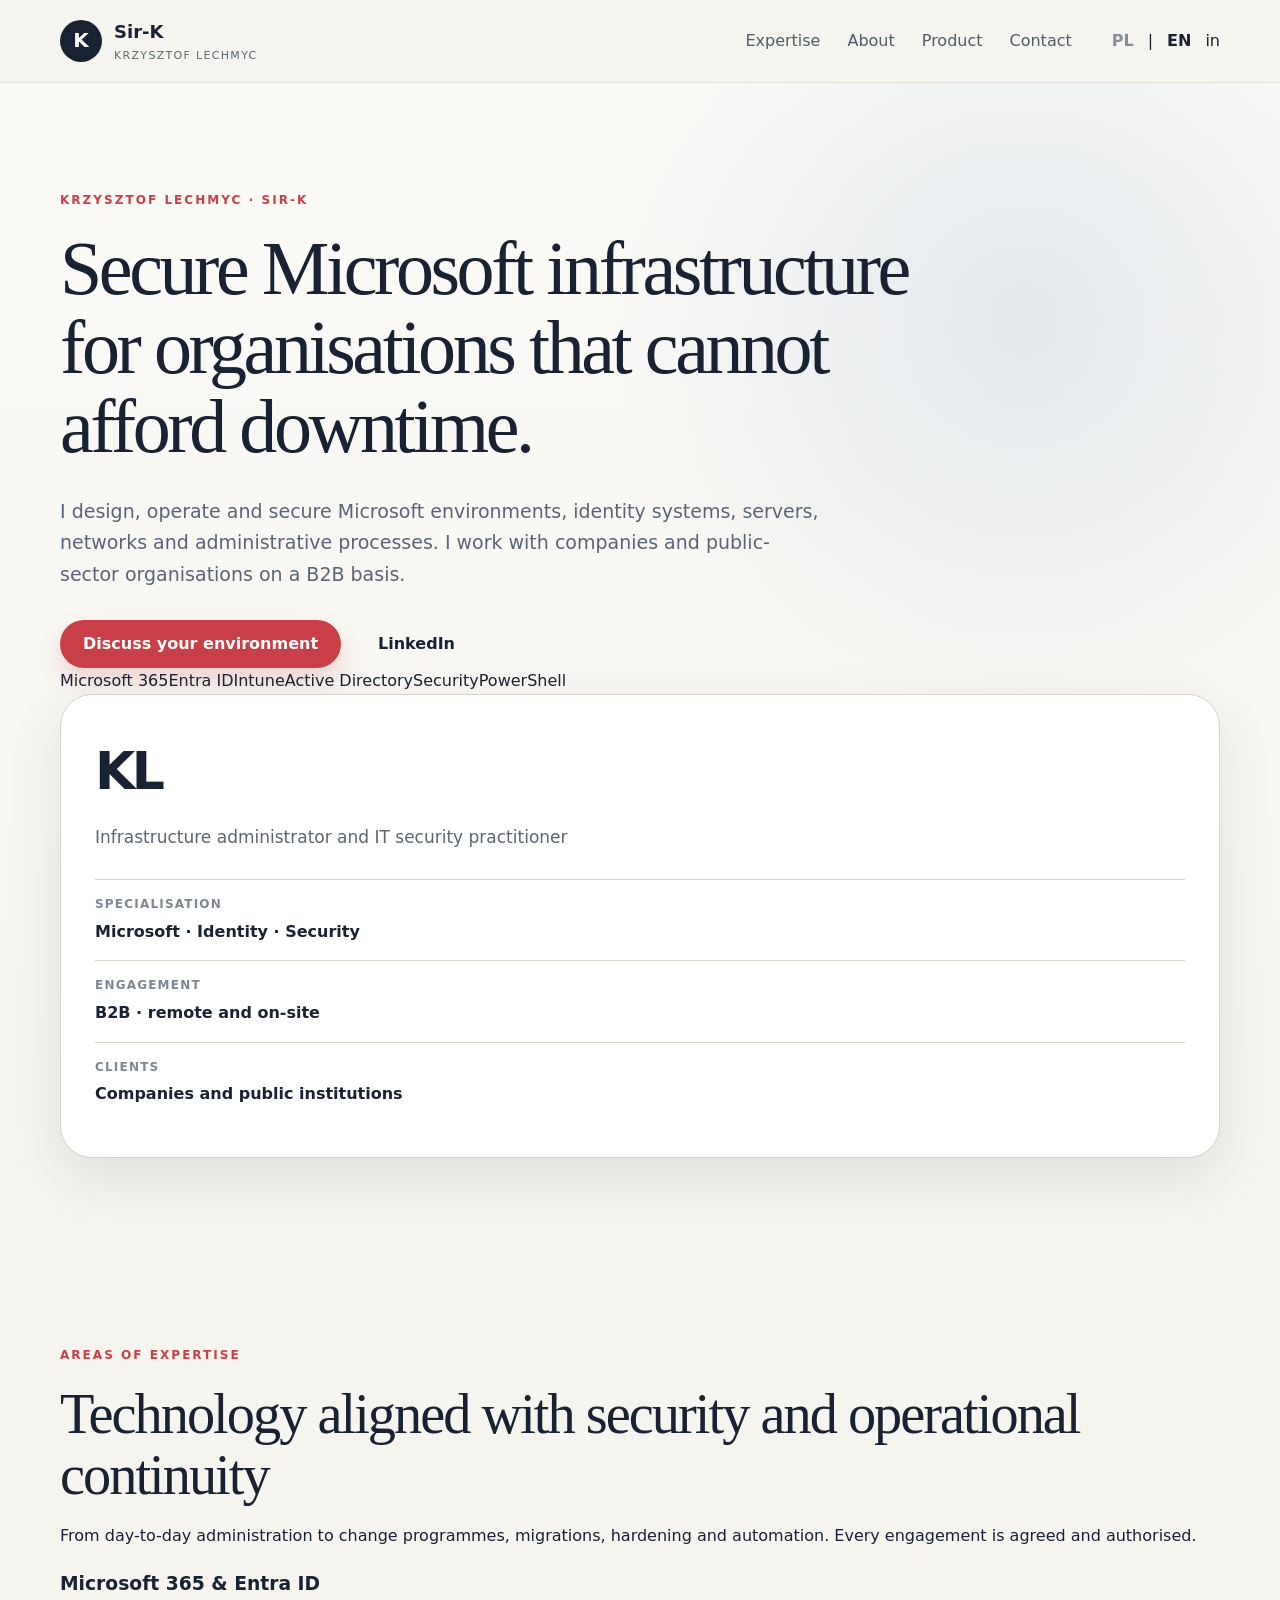
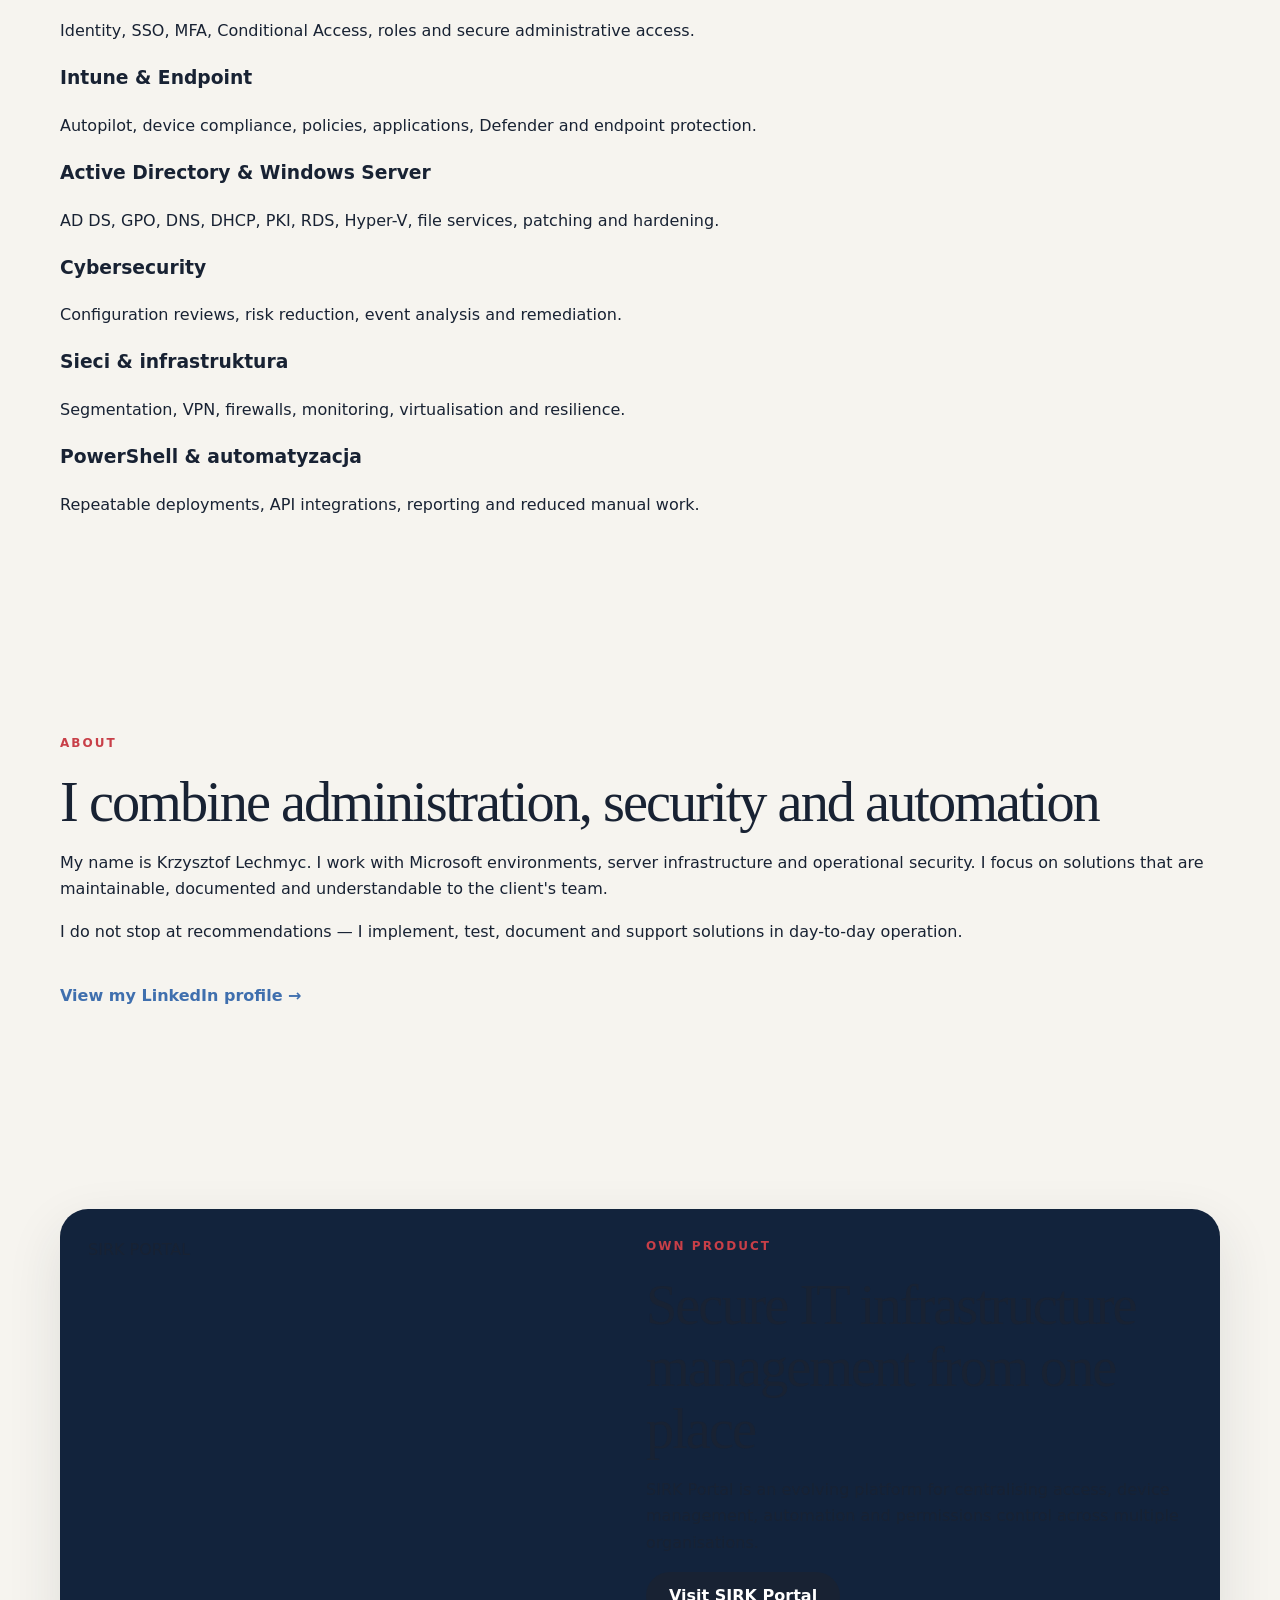
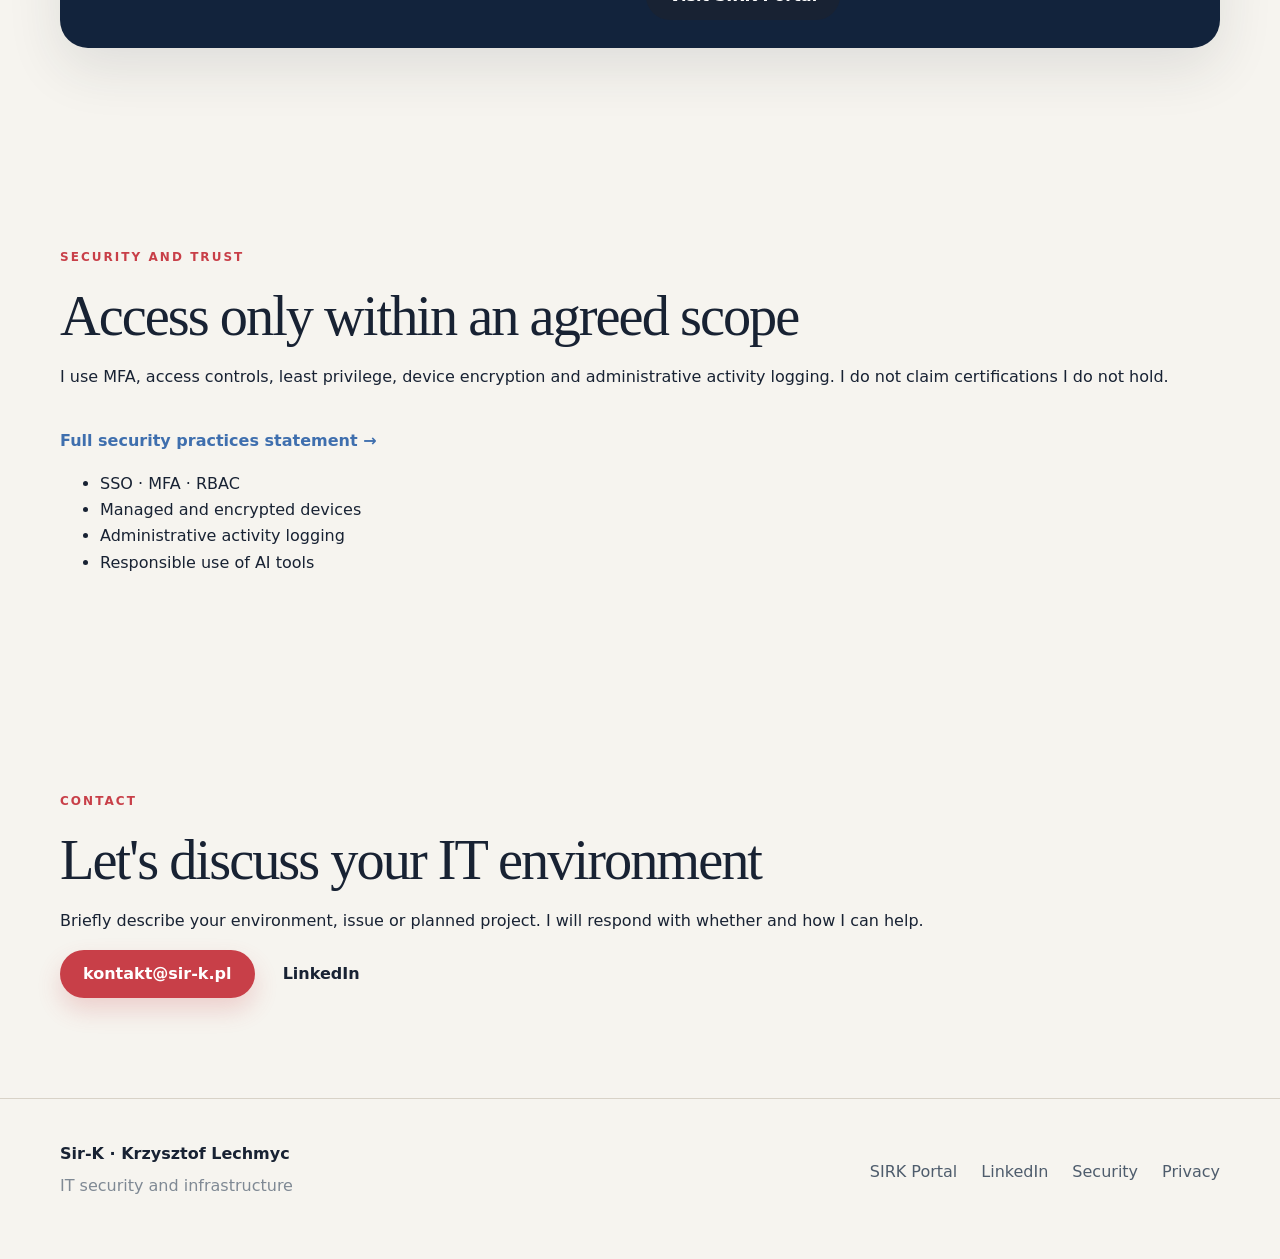
==== commit 665b3069: "Redesign homepage as professional B2B consultant profile" ====
--- a/index.html
+++ b/index.html
@@ -3,156 +3,139 @@
 <head>
   <meta charset="utf-8">
   <meta name="viewport" content="width=device-width, initial-scale=1">
-  <meta name="description" content="Sir-K — Krzysztof Lechmyc. Administracja, bezpieczeństwo i rozwój infrastruktury IT dla firm oraz instytucji publicznych.">
-  <meta name="theme-color" content="#f6f4ef">
-  <meta property="og:title" content="Sir-K | Krzysztof Lechmyc — bezpieczeństwo i infrastruktura IT">
-  <meta property="og:description" content="Praktyczne bezpieczeństwo IT, administracja Microsoft, infrastruktura, automatyzacja i rozwój narzędzi SIRK.">
+  <meta name="description" content="Krzysztof Lechmyc — administracja, bezpieczeństwo i rozwój infrastruktury Microsoft dla firm i instytucji.">
+  <meta name="theme-color" content="#ffffff">
+  <meta property="og:title" content="Krzysztof Lechmyc | Sir-K">
+  <meta property="og:description" content="Microsoft Infrastructure, Identity, Security i automatyzacja dla biznesu oraz sektora publicznego.">
   <meta property="og:type" content="website">
   <meta property="og:url" content="https://sir-k.pl/">
-  <title>Sir-K | Krzysztof Lechmyc — bezpieczeństwo i infrastruktura IT</title>
+  <title>Krzysztof Lechmyc | Sir-K</title>
   <link rel="icon" href="/assets/favicon.svg" type="image/svg+xml">
   <link rel="stylesheet" href="/styles.css">
   <script src="/app.js" defer></script>
 </head>
 <body>
   <a class="skip-link" href="#content">Przejdź do treści</a>
+
   <header class="site-header">
     <div class="shell nav-wrap">
       <a class="brand" href="#top" aria-label="Sir-K — strona główna">
         <span class="brand-mark" aria-hidden="true">K</span>
-        <span><strong>Sir-K</strong><small data-pl="Krzysztof Lechmyc" data-en="Krzysztof Lechmyc">Krzysztof Lechmyc</small></span>
+        <span><strong>Sir-K</strong><small>Krzysztof Lechmyc</small></span>
       </a>
       <nav class="main-nav" aria-label="Główna nawigacja">
-        <a href="#services" data-pl="Usługi" data-en="Services">Usługi</a>
+        <a href="#specialisations" data-pl="Specjalizacje" data-en="Expertise">Specjalizacje</a>
+        <a href="#about" data-pl="O mnie" data-en="About">O mnie</a>
         <a href="#product" data-pl="Produkt" data-en="Product">Produkt</a>
-        <a href="#about" data-pl="O mnie" data-en="About">O mnie</a>
-        <a href="#security" data-pl="Bezpieczeństwo" data-en="Security">Bezpieczeństwo</a>
         <a href="#contact" data-pl="Kontakt" data-en="Contact">Kontakt</a>
       </nav>
       <div class="nav-actions">
         <button class="lang active" data-lang-switch="pl" type="button">PL</button>
         <span aria-hidden="true">|</span>
         <button class="lang" data-lang-switch="en" type="button">EN</button>
+        <a class="linkedin-link" href="https://www.linkedin.com/in/krzysztof-lechmyc" target="_blank" rel="noopener noreferrer" aria-label="LinkedIn Krzysztofa Lechmyca">in</a>
       </div>
     </div>
   </header>
 
   <main id="content">
     <section class="hero" id="top">
-      <div class="shell hero-grid">
-        <div class="hero-copy-block">
-          <p class="eyebrow" data-pl="SIR-K · KRZYSZTOF LECHMYC" data-en="SIR-K · KRZYSZTOF LECHMYC">SIR-K · KRZYSZTOF LECHMYC</p>
-          <h1 data-pl="Pomagam firmom utrzymać porządek, bezpieczeństwo i ciągłość w IT." data-en="I help organisations keep their IT secure, reliable and under control.">Pomagam firmom utrzymać porządek, bezpieczeństwo i ciągłość w IT.</h1>
-          <p class="hero-copy" data-pl="Administruję środowiskami Microsoft, serwerami, sieciami i usługami chmurowymi. Wdrażam zabezpieczenia, automatyzuję powtarzalne zadania i pomagam w rozwiązywaniu trudnych problemów technicznych." data-en="I manage Microsoft environments, servers, networks and cloud services. I implement security controls, automate repetitive work and help solve difficult technical problems.">Administruję środowiskami Microsoft, serwerami, sieciami i usługami chmurowymi. Wdrażam zabezpieczenia, automatyzuję powtarzalne zadania i pomagam w rozwiązywaniu trudnych problemów technicznych.</p>
+      <div class="shell hero-layout">
+        <div class="hero-copy-wrap">
+          <p class="eyebrow" data-pl="KRZYSZTOF LECHMYC · SIR-K" data-en="KRZYSZTOF LECHMYC · SIR-K">KRZYSZTOF LECHMYC · SIR-K</p>
+          <h1 data-pl="Bezpieczna infrastruktura Microsoft dla organizacji, które nie mogą pozwolić sobie na przestoje." data-en="Secure Microsoft infrastructure for organisations that cannot afford downtime.">Bezpieczna infrastruktura Microsoft dla organizacji, które nie mogą pozwolić sobie na przestoje.</h1>
+          <p class="hero-copy" data-pl="Projektuję, utrzymuję i zabezpieczam środowiska Microsoft, systemy tożsamości, serwery, sieci oraz procesy administracyjne. Współpracuję z firmami i instytucjami publicznymi w modelu B2B." data-en="I design, operate and secure Microsoft environments, identity systems, servers, networks and administrative processes. I work with companies and public-sector organisations on a B2B basis.">Projektuję, utrzymuję i zabezpieczam środowiska Microsoft, systemy tożsamości, serwery, sieci oraz procesy administracyjne. Współpracuję z firmami i instytucjami publicznymi w modelu B2B.</p>
           <div class="hero-actions">
-            <a class="button button-primary" href="#contact" data-pl="Napisz do mnie" data-en="Contact me">Napisz do mnie</a>
-            <a class="button button-secondary" href="#services" data-pl="Zobacz zakres usług" data-en="See services">Zobacz zakres usług</a>
+            <a class="button button-primary" href="#contact" data-pl="Porozmawiajmy o środowisku" data-en="Discuss your environment">Porozmawiajmy o środowisku</a>
+            <a class="button button-linkedin" href="https://www.linkedin.com/in/krzysztof-lechmyc" target="_blank" rel="noopener noreferrer">LinkedIn</a>
+          </div>
+          <div class="credibility-line">
+            <span>Microsoft 365</span><span>Entra ID</span><span>Intune</span><span>Active Directory</span><span>Security</span><span>PowerShell</span>
           </div>
         </div>
-        <aside class="profile-card">
-          <div class="profile-monogram">Sir-<b>K</b></div>
-          <p data-pl="Administrator systemów i praktyk bezpieczeństwa IT" data-en="Systems administrator and IT security practitioner">Administrator systemów i praktyk bezpieczeństwa IT</p>
+        <aside class="profile-card" aria-label="Profil zawodowy">
+          <div class="profile-monogram">KL</div>
+          <p data-pl="Administrator infrastruktury i praktyk bezpieczeństwa IT" data-en="Infrastructure administrator and IT security practitioner">Administrator infrastruktury i praktyk bezpieczeństwa IT</p>
           <dl>
-            <div><dt data-pl="Model współpracy" data-en="Engagement model">Model współpracy</dt><dd>B2B</dd></div>
-            <div><dt data-pl="Obszar" data-en="Focus">Obszar</dt><dd>Microsoft · Security · Infrastructure</dd></div>
-            <div><dt data-pl="Forma" data-en="Delivery">Forma</dt><dd data-pl="Zdalnie i na miejscu" data-en="Remote and on-site">Zdalnie i na miejscu</dd></div>
+            <div><dt data-pl="Specjalizacja" data-en="Specialisation">Specjalizacja</dt><dd>Microsoft · Identity · Security</dd></div>
+            <div><dt data-pl="Współpraca" data-en="Engagement">Współpraca</dt><dd data-pl="B2B · zdalnie i na miejscu" data-en="B2B · remote and on-site">B2B · zdalnie i na miejscu</dd></div>
+            <div><dt data-pl="Klienci" data-en="Clients">Klienci</dt><dd data-pl="Firmy i instytucje publiczne" data-en="Companies and public institutions">Firmy i instytucje publiczne</dd></div>
           </dl>
         </aside>
       </div>
     </section>
 
-    <section class="section intro-strip">
-      <div class="shell intro-grid">
-        <p data-pl="Wspieram zarówno firmy prywatne, jak i instytucje publiczne. Każde działanie wykonuję w uzgodnionym i autoryzowanym zakresie, z naciskiem na bezpieczeństwo, dokumentację i możliwość audytu." data-en="I support both private companies and public-sector organisations. All work is performed within an agreed and authorised scope, with emphasis on security, documentation and auditability.">Wspieram zarówno firmy prywatne, jak i instytucje publiczne. Każde działanie wykonuję w uzgodnionym i autoryzowanym zakresie, z naciskiem na bezpieczeństwo, dokumentację i możliwość audytu.</p>
-        <div class="intro-tags"><span>SSO</span><span>MFA</span><span>RBAC</span><span>PowerShell</span><span>Microsoft 365</span></div>
-      </div>
-    </section>
-
-    <section class="section" id="services">
+    <section class="section" id="specialisations">
       <div class="shell">
-        <p class="eyebrow" data-pl="CZYM SIĘ ZAJMUJĘ" data-en="WHAT I DO">CZYM SIĘ ZAJMUJĘ</p>
-        <div class="section-head">
-          <h2 data-pl="Praktyczne wsparcie IT bez zbędnej teorii" data-en="Practical IT support without unnecessary complexity">Praktyczne wsparcie IT bez zbędnej teorii</h2>
-          <p data-pl="Od bieżącej administracji po projekty bezpieczeństwa, automatyzację i rozwój własnych narzędzi." data-en="From day-to-day administration to security projects, automation and development of custom tooling.">Od bieżącej administracji po projekty bezpieczeństwa, automatyzację i rozwój własnych narzędzi.</p>
+        <p class="eyebrow" data-pl="OBSZARY SPECJALIZACJI" data-en="AREAS OF EXPERTISE">OBSZARY SPECJALIZACJI</p>
+        <div class="section-title-row">
+          <h2 data-pl="Technologia podporządkowana bezpieczeństwu i ciągłości działania" data-en="Technology aligned with security and operational continuity">Technologia podporządkowana bezpieczeństwu i ciągłości działania</h2>
+          <p data-pl="Od codziennej administracji po projekty zmian, migracje, hardening i automatyzację. Zakres prac jest zawsze uzgodniony i autoryzowany." data-en="From day-to-day administration to change programmes, migrations, hardening and automation. Every engagement is agreed and authorised.">Od codziennej administracji po projekty zmian, migracje, hardening i automatyzację. Zakres prac jest zawsze uzgodniony i autoryzowany.</p>
         </div>
-        <div class="card-grid">
-          <article class="service-card"><span>01</span><h3>Microsoft 365, Entra i Intune</h3><p data-pl="Tożsamość, SSO, MFA, Conditional Access, Autopilot, urządzenia i polityki." data-en="Identity, SSO, MFA, Conditional Access, Autopilot, devices and policies.">Tożsamość, SSO, MFA, Conditional Access, Autopilot, urządzenia i polityki.</p></article>
-          <article class="service-card"><span>02</span><h3>Windows Server i Active Directory</h3><p data-pl="AD DS, GPO, DNS, DHCP, PKI, RDS, Hyper-V, pliki, aktualizacje i hardening." data-en="AD DS, GPO, DNS, DHCP, PKI, RDS, Hyper-V, file services, patching and hardening.">AD DS, GPO, DNS, DHCP, PKI, RDS, Hyper-V, pliki, aktualizacje i hardening.</p></article>
-          <article class="service-card"><span>03</span><h3 data-pl="Bezpieczeństwo i incydenty" data-en="Security and incidents">Bezpieczeństwo i incydenty</h3><p data-pl="Analiza zdarzeń, ograniczanie skutków, poprawa kontroli dostępu i działania naprawcze." data-en="Event analysis, containment, access-control improvements and remediation.">Analiza zdarzeń, ograniczanie skutków, poprawa kontroli dostępu i działania naprawcze.</p></article>
-          <article class="service-card"><span>04</span><h3 data-pl="Sieci i infrastruktura" data-en="Networks and infrastructure">Sieci i infrastruktura</h3><p data-pl="Segmentacja, VPN, firewalle, monitoring, serwery fizyczne i wirtualne." data-en="Segmentation, VPN, firewalls, monitoring, physical and virtual servers.">Segmentacja, VPN, firewalle, monitoring, serwery fizyczne i wirtualne.</p></article>
-          <article class="service-card"><span>05</span><h3 data-pl="Automatyzacja" data-en="Automation">Automatyzacja</h3><p data-pl="PowerShell, API, raportowanie, powtarzalne wdrożenia i ograniczanie pracy ręcznej." data-en="PowerShell, APIs, reporting, repeatable deployments and reduced manual work.">PowerShell, API, raportowanie, powtarzalne wdrożenia i ograniczanie pracy ręcznej.</p></article>
-          <article class="service-card"><span>06</span><h3 data-pl="Przeglądy techniczne" data-en="Technical reviews">Przeglądy techniczne</h3><p data-pl="Ocena konfiguracji, uprawnień, ekspozycji usług i obszarów wymagających poprawy." data-en="Review of configuration, permissions, service exposure and improvement areas.">Ocena konfiguracji, uprawnień, ekspozycji usług i obszarów wymagających poprawy.</p></article>
+        <div class="expertise-grid">
+          <article><h3>Microsoft 365 & Entra ID</h3><p data-pl="Tożsamość, SSO, MFA, Conditional Access, role i bezpieczny dostęp administracyjny." data-en="Identity, SSO, MFA, Conditional Access, roles and secure administrative access.">Tożsamość, SSO, MFA, Conditional Access, role i bezpieczny dostęp administracyjny.</p></article>
+          <article><h3>Intune & Endpoint</h3><p data-pl="Autopilot, zgodność urządzeń, polityki, aplikacje, Defender i ochrona stacji roboczych." data-en="Autopilot, device compliance, policies, applications, Defender and endpoint protection.">Autopilot, zgodność urządzeń, polityki, aplikacje, Defender i ochrona stacji roboczych.</p></article>
+          <article><h3>Active Directory & Windows Server</h3><p data-pl="AD DS, GPO, DNS, DHCP, PKI, RDS, Hyper-V, pliki, aktualizacje i hardening." data-en="AD DS, GPO, DNS, DHCP, PKI, RDS, Hyper-V, file services, patching and hardening.">AD DS, GPO, DNS, DHCP, PKI, RDS, Hyper-V, pliki, aktualizacje i hardening.</p></article>
+          <article><h3>Cybersecurity</h3><p data-pl="Przeglądy konfiguracji, ograniczanie ryzyka, analiza zdarzeń i działania naprawcze." data-en="Configuration reviews, risk reduction, event analysis and remediation.">Przeglądy konfiguracji, ograniczanie ryzyka, analiza zdarzeń i działania naprawcze.</p></article>
+          <article><h3>Sieci & infrastruktura</h3><p data-pl="Segmentacja, VPN, firewalle, monitoring, wirtualizacja i ciągłość działania." data-en="Segmentation, VPN, firewalls, monitoring, virtualisation and resilience.">Segmentacja, VPN, firewalle, monitoring, wirtualizacja i ciągłość działania.</p></article>
+          <article><h3>PowerShell & automatyzacja</h3><p data-pl="Powtarzalne wdrożenia, integracje API, raportowanie i ograniczanie pracy ręcznej." data-en="Repeatable deployments, API integrations, reporting and reduced manual work.">Powtarzalne wdrożenia, integracje API, raportowanie i ograniczanie pracy ręcznej.</p></article>
         </div>
       </div>
     </section>
 
-    <section class="section product-section" id="product">
-      <div class="shell product-grid">
+    <section class="section section-soft" id="about">
+      <div class="shell about-layout">
         <div>
-          <p class="eyebrow" data-pl="WŁASNY PRODUKT" data-en="OWN PRODUCT">WŁASNY PRODUKT</p>
-          <h2>SIRK Portal</h2>
-          <p class="product-lead" data-pl="Rozwijam własną platformę do bezpiecznego zarządzania dostępem, urządzeniami i pracą administracyjną w wielu organizacjach." data-en="I am developing my own platform for secure access, device and administrative-work management across multiple organisations.">Rozwijam własną platformę do bezpiecznego zarządzania dostępem, urządzeniami i pracą administracyjną w wielu organizacjach.</p>
-          <p data-pl="SIRK Portal łączy centralne zarządzanie, RBAC, obsługę tenantów, audytowalność i integracje z lokalnymi portalami. Projekt jest rozwijany jako osobny produkt, niezależny od tej strony wizytówkowej." data-en="SIRK Portal combines central management, RBAC, tenant support, auditability and integrations with local portals. It is developed as a separate product, independent from this business-card website.">SIRK Portal łączy centralne zarządzanie, RBAC, obsługę tenantów, audytowalność i integracje z lokalnymi portalami. Projekt jest rozwijany jako osobny produkt, niezależny od tej strony wizytówkowej.</p>
-          <a class="button button-dark" href="https://sirkportal.com" target="_blank" rel="noopener noreferrer" data-pl="Przejdź do SIRK Portal" data-en="Visit SIRK Portal">Przejdź do SIRK Portal</a>
+          <p class="eyebrow" data-pl="O MNIE" data-en="ABOUT">O MNIE</p>
+          <h2 data-pl="Łączę administrację, bezpieczeństwo i automatyzację" data-en="I combine administration, security and automation">Łączę administrację, bezpieczeństwo i automatyzację</h2>
         </div>
-        <div class="product-card" aria-label="Najważniejsze obszary SIRK Portal">
-          <span data-pl="Centralne zarządzanie" data-en="Central management">Centralne zarządzanie</span>
-          <span>RBAC</span>
-          <span data-pl="Wielu tenantów" data-en="Multi-tenant">Wielu tenantów</span>
-          <span data-pl="Audytowalność" data-en="Auditability">Audytowalność</span>
-          <span data-pl="Bezpieczny dostęp" data-en="Secure access">Bezpieczny dostęp</span>
-          <span data-pl="Integracje" data-en="Integrations">Integracje</span>
+        <div class="about-copy">
+          <p data-pl="Nazywam się Krzysztof Lechmyc. Zajmuję się środowiskami Microsoft, infrastrukturą serwerową i bezpieczeństwem operacyjnym. W pracy koncentruję się na rozwiązaniach, które są możliwe do utrzymania, udokumentowane i zrozumiałe dla zespołu klienta." data-en="My name is Krzysztof Lechmyc. I work with Microsoft environments, server infrastructure and operational security. I focus on solutions that are maintainable, documented and understandable to the client's team.">Nazywam się Krzysztof Lechmyc. Zajmuję się środowiskami Microsoft, infrastrukturą serwerową i bezpieczeństwem operacyjnym. W pracy koncentruję się na rozwiązaniach, które są możliwe do utrzymania, udokumentowane i zrozumiałe dla zespołu klienta.</p>
+          <p data-pl="Nie ograniczam się do rekomendacji — wdrażam, testuję, dokumentuję i wspieram rozwiązania w codziennym działaniu." data-en="I do not stop at recommendations — I implement, test, document and support solutions in day-to-day operation.">Nie ograniczam się do rekomendacji — wdrażam, testuję, dokumentuję i wspieram rozwiązania w codziennym działaniu.</p>
+          <a class="text-link" href="https://www.linkedin.com/in/krzysztof-lechmyc" target="_blank" rel="noopener noreferrer" data-pl="Zobacz profil na LinkedIn →" data-en="View my LinkedIn profile →">Zobacz profil na LinkedIn →</a>
         </div>
       </div>
     </section>
 
-    <section class="section" id="about">
-      <div class="shell about-grid">
+    <section class="section" id="product">
+      <div class="shell product-card">
+        <div class="product-label">SIRK PORTAL</div>
         <div>
-          <p class="eyebrow" data-pl="O MNIE" data-en="ABOUT">O MNIE</p>
-          <h2 data-pl="Administrator i praktyk bezpieczeństwa IT" data-en="IT administrator and security practitioner">Administrator i praktyk bezpieczeństwa IT</h2>
-        </div>
-        <div>
-          <p data-pl="Nazywam się Krzysztof Lechmyc. Na co dzień pracuję ze środowiskami Microsoft, serwerami, sieciami, chmurą i bezpieczeństwem. Lubię rozwiązywać problemy u źródła, upraszczać obsługę i zamieniać ręczne czynności w powtarzalne procesy." data-en="My name is Krzysztof Lechmyc. I work with Microsoft environments, servers, networks, cloud and security. I focus on solving root causes, simplifying operations and turning manual work into repeatable processes.">Nazywam się Krzysztof Lechmyc. Na co dzień pracuję ze środowiskami Microsoft, serwerami, sieciami, chmurą i bezpieczeństwem. Lubię rozwiązywać problemy u źródła, upraszczać obsługę i zamieniać ręczne czynności w powtarzalne procesy.</p>
-          <p data-pl="Nie przedstawiam się jako duża firma konsultingowa. To bezpośrednia współpraca ze mną — od analizy, przez wykonanie, po dokumentację i dalsze utrzymanie." data-en="I do not present myself as a large consulting firm. You work directly with me — from analysis and implementation to documentation and ongoing support.">Nie przedstawiam się jako duża firma konsultingowa. To bezpośrednia współpraca ze mną — od analizy, przez wykonanie, po dokumentację i dalsze utrzymanie.</p>
-          <div class="facts">
-            <div><small data-pl="Współpraca" data-en="Engagement">Współpraca</small><strong>B2B</strong></div>
-            <div><small data-pl="Odbiorcy" data-en="Clients">Odbiorcy</small><strong data-pl="Firmy i instytucje" data-en="Businesses and institutions">Firmy i instytucje</strong></div>
-            <div><small data-pl="Podejście" data-en="Approach">Podejście</small><strong data-pl="Bezpiecznie i praktycznie" data-en="Secure and practical">Bezpiecznie i praktycznie</strong></div>
-          </div>
+          <p class="eyebrow" data-pl="WŁASNY PRODUKT" data-en="OWN PRODUCT">WŁASNY PRODUKT</p>
+          <h2 data-pl="Bezpieczne zarządzanie infrastrukturą IT z jednego miejsca" data-en="Secure IT infrastructure management from one place">Bezpieczne zarządzanie infrastrukturą IT z jednego miejsca</h2>
+          <p data-pl="SIRK Portal to rozwijana platforma do centralizacji dostępu, zarządzania urządzeniami, automatyzacji oraz kontroli uprawnień w środowiskach wielu organizacji." data-en="SIRK Portal is an evolving platform for centralising access, device management, automation and permissions control across multiple organisations.">SIRK Portal to rozwijana platforma do centralizacji dostępu, zarządzania urządzeniami, automatyzacji oraz kontroli uprawnień w środowiskach wielu organizacji.</p>
+          <a class="button button-dark" href="https://sirkportal.com" target="_blank" rel="noopener noreferrer" data-pl="Przejdź do SIRK Portal" data-en="Visit SIRK Portal">Przejdź do SIRK Portal</a>
         </div>
       </div>
     </section>
 
-    <section class="section security-brief" id="security">
-      <div class="shell split">
+    <section class="section section-security" id="security">
+      <div class="shell security-layout">
         <div>
           <p class="eyebrow" data-pl="BEZPIECZEŃSTWO I ZAUFANIE" data-en="SECURITY AND TRUST">BEZPIECZEŃSTWO I ZAUFANIE</p>
-          <h2 data-pl="Przejrzyste zasady dostępu i odpowiedzialne użycie narzędzi" data-en="Clear access rules and responsible use of tooling">Przejrzyste zasady dostępu i odpowiedzialne użycie narzędzi</h2>
-          <p data-pl="Stosuję zasadę najmniejszych uprawnień, MFA, zarządzane urządzenia, rejestrowanie działań i uzgadnianie zakresu prac. Narzędzia AI i administracyjne wykorzystuję wyłącznie w legalnych, autoryzowanych i defensywnych zastosowaniach." data-en="I use least privilege, MFA, managed devices, activity logging and agreed scopes of work. AI and administrative tools are used only for lawful, authorised and defensive purposes.">Stosuję zasadę najmniejszych uprawnień, MFA, zarządzane urządzenia, rejestrowanie działań i uzgadnianie zakresu prac. Narzędzia AI i administracyjne wykorzystuję wyłącznie w legalnych, autoryzowanych i defensywnych zastosowaniach.</p>
+          <h2 data-pl="Dostęp tylko w uzgodnionym zakresie" data-en="Access only within an agreed scope">Dostęp tylko w uzgodnionym zakresie</h2>
+          <p data-pl="Stosuję MFA, kontrolę uprawnień, zasadę najmniejszych uprawnień, szyfrowanie urządzeń i rejestrowanie działań administracyjnych. Nie deklaruję certyfikatów, których nie posiadam." data-en="I use MFA, access controls, least privilege, device encryption and administrative activity logging. I do not claim certifications I do not hold.">Stosuję MFA, kontrolę uprawnień, zasadę najmniejszych uprawnień, szyfrowanie urządzeń i rejestrowanie działań administracyjnych. Nie deklaruję certyfikatów, których nie posiadam.</p>
           <a class="text-link" href="/security.html" data-pl="Pełny opis praktyk bezpieczeństwa →" data-en="Full security practices statement →">Pełny opis praktyk bezpieczeństwa →</a>
         </div>
-        <div class="control-list">
-          <div><strong>01</strong><span><b data-pl="Tożsamość i dostęp" data-en="Identity and access">Tożsamość i dostęp</b><small>SSO · MFA · RBAC</small></span></div>
-          <div><strong>02</strong><span><b data-pl="Urządzenia zarządzane" data-en="Managed devices">Urządzenia zarządzane</b><small data-pl="Szyfrowanie, aktualizacje i ochrona punktów końcowych" data-en="Encryption, patching and endpoint protection">Szyfrowanie, aktualizacje i ochrona punktów końcowych</small></span></div>
-          <div><strong>03</strong><span><b data-pl="Dzienniki i rozliczalność" data-en="Logging and accountability">Dzienniki i rozliczalność</b><small data-pl="Rejestrowanie zmian i działań administracyjnych" data-en="Logging of changes and administrative actions">Rejestrowanie zmian i działań administracyjnych</small></span></div>
-          <div><strong>04</strong><span><b data-pl="Odpowiedzialne AI" data-en="Responsible AI">Odpowiedzialne AI</b><small data-pl="Tylko legalne i autoryzowane zastosowania defensywne" data-en="Lawful and authorised defensive use only">Tylko legalne i autoryzowane zastosowania defensywne</small></span></div>
-        </div>
+        <ul class="security-points">
+          <li>SSO · MFA · RBAC</li>
+          <li data-pl="Zarządzane i szyfrowane urządzenia" data-en="Managed and encrypted devices">Zarządzane i szyfrowane urządzenia</li>
+          <li data-pl="Rejestrowanie działań administracyjnych" data-en="Administrative activity logging">Rejestrowanie działań administracyjnych</li>
+          <li data-pl="Odpowiedzialne użycie narzędzi AI" data-en="Responsible use of AI tools">Odpowiedzialne użycie narzędzi AI</li>
+        </ul>
       </div>
     </section>
 
-    <section class="section section-contact" id="contact">
-      <div class="shell contact-grid">
+    <section class="section" id="contact">
+      <div class="shell contact-layout">
         <div>
           <p class="eyebrow" data-pl="KONTAKT" data-en="CONTACT">KONTAKT</p>
-          <h2 data-pl="Masz problem techniczny albo projekt do uporządkowania?" data-en="Have a technical problem or a project that needs structure?">Masz problem techniczny albo projekt do uporządkowania?</h2>
-          <p data-pl="Opisz krótko środowisko, problem i oczekiwany rezultat. Odpowiem, czy mogę pomóc i jaki będzie najlepszy kolejny krok." data-en="Briefly describe the environment, problem and expected outcome. I will respond with whether I can help and the best next step.">Opisz krótko środowisko, problem i oczekiwany rezultat. Odpowiem, czy mogę pomóc i jaki będzie najlepszy kolejny krok.</p>
+          <h2 data-pl="Porozmawiajmy o Twoim środowisku IT" data-en="Let's discuss your IT environment">Porozmawiajmy o Twoim środowisku IT</h2>
+          <p data-pl="Opisz krótko środowisko, problem lub planowany projekt. Wrócę z informacją, czy i w jakim zakresie mogę pomóc." data-en="Briefly describe your environment, issue or planned project. I will respond with whether and how I can help.">Opisz krótko środowisko, problem lub planowany projekt. Wrócę z informacją, czy i w jakim zakresie mogę pomóc.</p>
         </div>
-        <div class="contact-card">
-          <small data-pl="E-mail" data-en="Email">E-mail</small>
-          <a href="mailto:kontakt@sir-k.pl">kontakt@sir-k.pl</a>
-          <p>Sir-K · Krzysztof Lechmyc<br>NIP 6040150128</p>
-          <a class="button button-dark" href="mailto:kontakt@sir-k.pl" data-pl="Napisz wiadomość" data-en="Send a message">Napisz wiadomość</a>
+        <div class="contact-actions">
+          <a class="button button-primary" href="mailto:kontakt@sir-k.pl">kontakt@sir-k.pl</a>
+          <a class="button button-outline" href="https://www.linkedin.com/in/krzysztof-lechmyc" target="_blank" rel="noopener noreferrer">LinkedIn</a>
         </div>
       </div>
     </section>
@@ -160,12 +143,12 @@
 
   <footer>
     <div class="shell footer-grid">
-      <div><strong>Sir-K</strong><p>© <span data-current-year></span> Krzysztof Lechmyc</p></div>
+      <div><strong>Sir-K · Krzysztof Lechmyc</strong><p data-pl="Bezpieczeństwo i infrastruktura IT" data-en="IT security and infrastructure">Bezpieczeństwo i infrastruktura IT</p></div>
       <div class="footer-links">
         <a href="https://sirkportal.com" target="_blank" rel="noopener noreferrer">SIRK Portal</a>
+        <a href="https://www.linkedin.com/in/krzysztof-lechmyc" target="_blank" rel="noopener noreferrer">LinkedIn</a>
         <a href="/security.html" data-pl="Bezpieczeństwo" data-en="Security">Bezpieczeństwo</a>
         <a href="/privacy.html" data-pl="Prywatność" data-en="Privacy">Prywatność</a>
-        <a href="mailto:security@sir-k.pl">security@sir-k.pl</a>
       </div>
     </div>
   </footer>
--- a/styles.css
+++ b/styles.css
@@ -1 +1 @@
-:root{--bg:#061126;--bg2:#0a1831;--panel:#0d1c38;--panel2:#122443;--line:#29466f;--text:#f4f7ff;--muted:#a8bce4;--blue:#5d8fff;--cyan:#3bd2d0;--red:#d84b55;--shadow:0 24px 70px rgba(0,0,0,.28);--radius:22px;--shell:min(1180px,calc(100% - 40px))}*{box-sizing:border-box}html{scroll-behavior:smooth}body{margin:0;background:linear-gradient(180deg,#07142a 0,#061126 45%,#08152b 100%);color:var(--text);font-family:Inter,ui-sans-serif,system-ui,-apple-system,BlinkMacSystemFont,"Segoe UI",sans-serif;line-height:1.6}a{color:inherit;text-decoration:none}button{font:inherit}.shell{width:var(--shell);margin-inline:auto}.skip-link{position:absolute;left:-9999px;top:8px;background:#fff;color:#000;padding:10px 14px;z-index:99}.skip-link:focus{left:8px}.site-header{position:sticky;top:0;z-index:50;background:rgba(6,17,38,.87);backdrop-filter:blur(18px);border-bottom:1px solid rgba(77,111,165,.28)}.nav-wrap{height:86px;display:flex;align-items:center;gap:36px}.brand{display:flex;align-items:center;gap:12px;min-width:205px}.brand-mark{display:grid;place-items:center;width:42px;height:42px;border-radius:13px;background:linear-gradient(135deg,var(--blue),var(--cyan));box-shadow:0 10px 30px rgba(64,137,255,.28);font-weight:900;font-size:21px}.brand strong{display:block;font-size:18px}.brand small{display:block;color:var(--muted);font-size:11px;letter-spacing:.14em;text-transform:uppercase}.main-nav{display:flex;gap:30px;margin-left:auto}.main-nav a,.footer-links a{color:#c8d5ee}.main-nav a:hover,.footer-links a:hover,.text-link:hover,.panel-link:hover{color:#fff}.nav-actions{display:flex;align-items:center;gap:10px}.lang{border:0;background:transparent;color:#92a8d0;cursor:pointer;padding:6px;font-weight:700}.lang.active{color:#fff}.button{display:inline-flex;align-items:center;justify-content:center;min-height:46px;padding:0 20px;border-radius:12px;font-weight:800;border:1px solid transparent;transition:.2s ease}.button:hover{transform:translateY(-1px)}.button-primary{background:linear-gradient(135deg,#507ff1,#648ffc);box-shadow:0 12px 28px rgba(61,112,231,.25)}.button-secondary,.button-ghost{border-color:#385985;background:#0b1b36}.button-ghost{min-height:40px;padding:0 16px}.hero{padding:105px 0 90px;position:relative;overflow:hidden}.hero:before{content:"";position:absolute;width:680px;height:680px;border-radius:50%;background:radial-gradient(circle,rgba(58,120,245,.18),transparent 64%);top:-340px;left:18%}.hero-grid{display:grid;grid-template-columns:1.25fr .75fr;gap:72px;align-items:center;position:relative}.eyebrow{color:#70a0ff;font-size:12px;font-weight:900;letter-spacing:.17em;text-transform:uppercase;margin:0 0 16px}.hero h1{font-size:clamp(43px,6vw,76px);line-height:1.03;letter-spacing:-.045em;margin:0;max-width:900px}.hero-copy{font-size:19px;color:#b8c9e9;max-width:760px;margin:28px 0}.hero-actions{display:flex;gap:14px;flex-wrap:wrap}.trust-row{display:flex;gap:14px;flex-wrap:wrap;margin-top:34px}.trust-row span{font-size:12px;color:#9fb5dc;border:1px solid #26446d;border-radius:999px;padding:7px 11px;background:rgba(13,28,56,.6)}.hero-panel{padding:30px;border:1px solid #315180;border-radius:var(--radius);background:linear-gradient(180deg,rgba(18,36,67,.94),rgba(9,23,47,.96));box-shadow:var(--shadow)}.status{display:flex;align-items:center;gap:10px;padding-bottom:20px;border-bottom:1px solid #28466e}.status span{width:10px;height:10px;border-radius:50%;background:#40e7aa;box-shadow:0 0 0 6px rgba(64,231,170,.12)}.metric{padding:20px 0;border-bottom:1px solid #223e63}.metric small,.contact-card small{display:block;color:#87a3d2;margin-bottom:6px}.metric strong{font-size:18px}.panel-link,.text-link{display:inline-block;color:#73a3ff;font-weight:800;margin-top:22px}.section{padding:105px 0}.section-alt{background:linear-gradient(180deg,#0a1831,#08152b);border-block:1px solid rgba(58,89,135,.3)}.section-head{display:grid;grid-template-columns:1fr .8fr;gap:80px;align-items:end;margin-bottom:38px}.section h2{font-size:clamp(34px,4vw,54px);line-height:1.08;letter-spacing:-.035em;margin:0}.section-head p,.split>div>p,.about-grid p,.contact-grid p{color:#adbfdf;margin:0}.card-grid{display:grid;grid-template-columns:repeat(3,1fr);gap:18px}.service-card{min-height:245px;padding:28px;border:1px solid #29476f;border-radius:18px;background:linear-gradient(180deg,#0e1d39,#0a1831);transition:.2s ease}.service-card:hover{transform:translateY(-4px);border-color:#5276af}.service-card>span{font-size:12px;color:#6f9fff;font-weight:900}.service-card h3{font-size:22px;margin:32px 0 10px}.service-card p{color:#a9bddf;margin:0}.split{display:grid;grid-template-columns:.8fr 1.2fr;gap:80px;align-items:start}.control-list{border:1px solid #31517c;border-radius:20px;overflow:hidden;background:#0d1c38}.control-list>div{display:flex;gap:22px;padding:23px 25px;border-bottom:1px solid #27456d}.control-list>div:last-child{border-bottom:0}.control-list strong{color:#6f9fff}.control-list b,.control-list small{display:block}.control-list small{color:#98afd6}.about-grid{display:grid;grid-template-columns:.65fr 1.35fr;gap:70px;align-items:center}.portrait-card{aspect-ratio:1;border:1px solid #31517d;border-radius:26px;background:radial-gradient(circle at 70% 30%,rgba(70,132,255,.28),transparent 35%),linear-gradient(145deg,#13284b,#09172f);display:grid;place-content:center;text-align:center;box-shadow:var(--shadow)}.portrait-card span{font-size:64px;font-weight:900;letter-spacing:-.08em}.portrait-card b{color:#e5545b}.portrait-card small{color:#9db3d9;letter-spacing:.18em}.facts{display:grid;grid-template-columns:repeat(3,1fr);gap:14px;margin-top:30px}.facts div{padding:18px;border:1px solid #29476f;border-radius:14px;background:#0d1c38}.facts small,.facts strong{display:block}.facts small{color:#91a9d0}.section-contact{padding-top:70px}.contact-grid{display:grid;grid-template-columns:1fr .75fr;gap:70px;background:linear-gradient(135deg,#102447,#0a1832);border:1px solid #335681;border-radius:26px;padding:50px}.contact-card{border-left:1px solid #34547d;padding-left:40px}.contact-card>a:not(.button){font-size:27px;font-weight:900;color:#7aa6ff;word-break:break-word}.contact-card p{margin:6px 0 24px}footer{padding:40px 0 55px;border-top:1px solid #243d62}.footer-grid{display:flex;justify-content:space-between;gap:30px;align-items:center}.footer-grid p{color:#819bc5;margin:5px 0}.footer-links{display:flex;gap:24px;flex-wrap:wrap}.page-hero{padding:90px 0 45px}.page-hero h1{font-size:clamp(40px,6vw,68px);margin:0;letter-spacing:-.04em}.prose{max-width:900px}.prose h2{margin-top:50px;font-size:31px}.prose h3{margin-top:30px}.prose p,.prose li{color:#b6c7e5}.prose .notice{border:1px solid #355c8c;background:#0e203f;padding:22px;border-radius:16px}.policy-grid{display:grid;grid-template-columns:repeat(2,1fr);gap:18px}.policy-card{padding:24px;border:1px solid #2e4e79;border-radius:16px;background:#0c1b36}.policy-card h3{margin-top:0}.mono{font-family:ui-monospace,SFMono-Regular,Menlo,monospace;font-size:.92em}@media(max-width:900px){.main-nav{display:none}.nav-wrap{gap:16px}.nav-actions{margin-left:auto}.button-ghost{display:none}.hero-grid,.section-head,.split,.about-grid,.contact-grid{grid-template-columns:1fr}.hero{padding-top:75px}.hero-grid{gap:42px}.card-grid{grid-template-columns:1fr 1fr}.section-head,.split,.about-grid,.contact-grid{gap:36px}.contact-card{border-left:0;border-top:1px solid #34547d;padding:28px 0 0}.policy-grid{grid-template-columns:1fr}}@media(max-width:620px){:root{--shell:min(100% - 24px,1180px)}.site-header{position:static}.nav-wrap{height:74px}.brand{min-width:0}.brand small{display:none}.nav-actions .button{display:none}.hero{padding:58px 0}.hero h1{font-size:42px}.section{padding:72px 0}.card-grid{grid-template-columns:1fr}.facts{grid-template-columns:1fr}.contact-grid{padding:28px}.footer-grid{align-items:flex-start;flex-direction:column}.footer-links{flex-direction:column;gap:10px}}
+:root{--paper:#f6f4ef;--paper2:#ede9e1;--ink:#182233;--muted:#596575;--line:#d8d2c7;--white:#fff;--navy:#12233c;--navy2:#1b3150;--red:#c83f48;--blue:#3f6fae;--soft-blue:#e7eef7;--shadow:0 20px 55px rgba(35,43,55,.11);--radius:24px;--shell:min(1160px,calc(100% - 40px))}*{box-sizing:border-box}html{scroll-behavior:smooth}body{margin:0;background:var(--paper);color:var(--ink);font-family:Inter,ui-sans-serif,system-ui,-apple-system,BlinkMacSystemFont,"Segoe UI",sans-serif;line-height:1.65}a{color:inherit;text-decoration:none}button{font:inherit}.shell{width:var(--shell);margin-inline:auto}.skip-link{position:absolute;left:-9999px;top:8px;background:#fff;color:#000;padding:10px 14px;z-index:99}.skip-link:focus{left:8px}.site-header{position:sticky;top:0;z-index:50;background:rgba(246,244,239,.92);backdrop-filter:blur(16px);border-bottom:1px solid rgba(40,48,59,.1)}.nav-wrap{height:82px;display:flex;align-items:center;gap:34px}.brand{display:flex;align-items:center;gap:12px;min-width:200px}.brand-mark{display:grid;place-items:center;width:42px;height:42px;border-radius:50%;background:var(--ink);color:#fff;font-weight:900;font-size:20px}.brand strong{display:block;font-size:18px}.brand small{display:block;color:var(--muted);font-size:11px;letter-spacing:.12em;text-transform:uppercase}.main-nav{display:flex;gap:27px;margin-left:auto}.main-nav a,.footer-links a{color:#4e5c6c}.main-nav a:hover,.footer-links a:hover,.text-link:hover{color:var(--red)}.nav-actions{display:flex;align-items:center;gap:8px}.lang{border:0;background:transparent;color:#85909c;cursor:pointer;padding:6px;font-weight:800}.lang.active{color:var(--ink)}.button{display:inline-flex;align-items:center;justify-content:center;min-height:48px;padding:0 22px;border-radius:999px;font-weight:800;border:1px solid transparent;transition:.2s ease}.button:hover{transform:translateY(-2px)}.button-primary{background:var(--red);color:#fff;box-shadow:0 12px 24px rgba(200,63,72,.2)}.button-secondary{border-color:#bbb4aa;background:transparent}.button-dark{background:var(--ink);color:#fff}.hero{padding:108px 0 88px;background:radial-gradient(circle at 80% 20%,rgba(63,111,174,.12),transparent 30%),linear-gradient(180deg,#fbfaf7,var(--paper));overflow:hidden}.hero-grid{display:grid;grid-template-columns:1.3fr .7fr;gap:88px;align-items:center}.eyebrow{color:var(--red);font-size:12px;font-weight:900;letter-spacing:.17em;text-transform:uppercase;margin:0 0 18px}.hero h1{font-family:Georgia,"Times New Roman",serif;font-size:clamp(46px,6.3vw,76px);font-weight:500;line-height:1.04;letter-spacing:-.045em;margin:0;max-width:850px}.hero-copy{font-size:19px;color:var(--muted);max-width:760px;margin:30px 0}.hero-actions{display:flex;gap:14px;flex-wrap:wrap}.profile-card{padding:34px;border-radius:32px;background:var(--white);border:1px solid var(--line);box-shadow:var(--shadow)}.profile-monogram{font-size:52px;font-weight:900;letter-spacing:-.07em}.profile-monogram b{color:var(--red)}.profile-card>p{color:var(--muted);font-size:17px;margin:8px 0 28px}.profile-card dl{margin:0}.profile-card dl>div{padding:15px 0;border-top:1px solid var(--line)}.profile-card dt{font-size:12px;text-transform:uppercase;letter-spacing:.1em;color:#7c8793;font-weight:800}.profile-card dd{margin:4px 0 0;font-weight:800}.section{padding:100px 0}.intro-strip{padding:42px 0;background:var(--ink);color:#fff}.intro-grid{display:grid;grid-template-columns:1.2fr .8fr;gap:60px;align-items:center}.intro-grid p{font-size:19px;margin:0;color:#dce3ec}.intro-tags{display:flex;gap:10px;flex-wrap:wrap;justify-content:flex-end}.intro-tags span{border:1px solid rgba(255,255,255,.22);padding:7px 12px;border-radius:999px;font-size:12px;color:#d9e2ef}.section-head{display:grid;grid-template-columns:1fr .7fr;gap:80px;align-items:end;margin-bottom:42px}.section h2{font-family:Georgia,"Times New Roman",serif;font-size:clamp(36px,4.4vw,58px);font-weight:500;line-height:1.1;letter-spacing:-.035em;margin:0}.section-head p,.about-grid p,.split>div>p,.contact-grid p,.product-grid p{color:var(--muted);margin:0}.card-grid{display:grid;grid-template-columns:repeat(3,1fr);gap:18px}.service-card{min-height:240px;padding:28px;border:1px solid var(--line);border-radius:20px;background:rgba(255,255,255,.72);transition:.2s ease}.service-card:hover{transform:translateY(-4px);background:#fff;box-shadow:0 15px 35px rgba(34,42,52,.08)}.service-card>span{font-size:12px;color:var(--red);font-weight:900}.service-card h3{font-size:21px;margin:32px 0 10px}.service-card p{color:var(--muted);margin:0}.product-section{background:var(--soft-blue);border-block:1px solid #d3deeb}.product-grid{display:grid;grid-template-columns:1.1fr .9fr;gap:82px;align-items:center}.product-lead{font-size:22px!important;color:#293d55!important;margin:22px 0 16px!important}.product-grid .button{margin-top:28px}.product-card{display:grid;grid-template-columns:1fr 1fr;gap:12px;padding:28px;border-radius:28px;background:var(--navy);box-shadow:var(--shadow)}.product-card span{min-height:90px;display:flex;align-items:flex-end;padding:16px;border-radius:16px;background:rgba(255,255,255,.08);color:#fff;font-weight:800;border:1px solid rgba(255,255,255,.1)}.about-grid{display:grid;grid-template-columns:.72fr 1.28fr;gap:80px;align-items:start}.about-grid>div:last-child p+p{margin-top:18px}.facts{display:grid;grid-template-columns:repeat(3,1fr);gap:14px;margin-top:30px}.facts div{padding:18px;border:1px solid var(--line);border-radius:16px;background:#fff}.facts small,.facts strong{display:block}.facts small{color:#7c8793}.security-brief{background:#fff;border-block:1px solid var(--line)}.split{display:grid;grid-template-columns:.85fr 1.15fr;gap:80px;align-items:start}.control-list{border:1px solid var(--line);border-radius:22px;overflow:hidden;background:var(--paper)}.control-list>div{display:flex;gap:22px;padding:24px 26px;border-bottom:1px solid var(--line)}.control-list>div:last-child{border-bottom:0}.control-list strong{color:var(--red)}.control-list b,.control-list small{display:block}.control-list small{color:var(--muted)}.text-link{display:inline-block;color:var(--blue);font-weight:800;margin-top:22px}.section-contact{padding-top:84px}.contact-grid{display:grid;grid-template-columns:1fr .75fr;gap:70px;background:var(--navy);color:#fff;border-radius:30px;padding:54px}.contact-grid h2{color:#fff}.contact-grid p{color:#c7d1df}.contact-card{border-left:1px solid rgba(255,255,255,.2);padding-left:42px}.contact-card small{display:block;color:#9fb0c5;margin-bottom:6px}.contact-card>a:not(.button){font-size:27px;font-weight:900;color:#fff;word-break:break-word}.contact-card p{margin:8px 0 24px}footer{padding:42px 0 55px;border-top:1px solid var(--line)}.footer-grid{display:flex;justify-content:space-between;gap:30px;align-items:center}.footer-grid p{color:#7f8994;margin:5px 0}.footer-links{display:flex;gap:24px;flex-wrap:wrap}.page-hero{padding:90px 0 45px;background:linear-gradient(180deg,#fbfaf7,var(--paper))}.page-hero h1{font-family:Georgia,"Times New Roman",serif;font-size:clamp(42px,6vw,68px);font-weight:500;margin:0;letter-spacing:-.04em}.prose{max-width:900px}.prose h2{margin-top:50px;font-family:Georgia,"Times New Roman",serif;font-size:34px;font-weight:500}.prose h3{margin-top:30px}.prose p,.prose li{color:var(--muted)}.prose .notice{border:1px solid #ccd8e6;background:var(--soft-blue);padding:22px;border-radius:16px}.policy-grid{display:grid;grid-template-columns:repeat(2,1fr);gap:18px}.policy-card{padding:24px;border:1px solid var(--line);border-radius:16px;background:#fff}.policy-card h3{margin-top:0}.mono{font-family:ui-monospace,SFMono-Regular,Menlo,monospace;font-size:.92em}@media(max-width:930px){.main-nav{display:none}.nav-wrap{gap:16px}.nav-actions{margin-left:auto}.hero-grid,.section-head,.intro-grid,.product-grid,.about-grid,.split,.contact-grid{grid-template-columns:1fr}.hero-grid,.product-grid,.about-grid,.split,.contact-grid{gap:42px}.hero{padding-top:76px}.intro-tags{justify-content:flex-start}.card-grid{grid-template-columns:1fr 1fr}.contact-card{border-left:0;border-top:1px solid rgba(255,255,255,.2);padding:28px 0 0}.policy-grid{grid-template-columns:1fr}}@media(max-width:620px){:root{--shell:min(100% - 24px,1160px)}.site-header{position:static}.nav-wrap{height:72px}.brand{min-width:0}.brand small{display:none}.hero{padding:60px 0}.hero h1{font-size:43px}.section{padding:72px 0}.card-grid{grid-template-columns:1fr}.product-card{grid-template-columns:1fr}.facts{grid-template-columns:1fr}.contact-grid{padding:30px}.footer-grid{align-items:flex-start;flex-direction:column}.footer-links{flex-direction:column;gap:10px}}
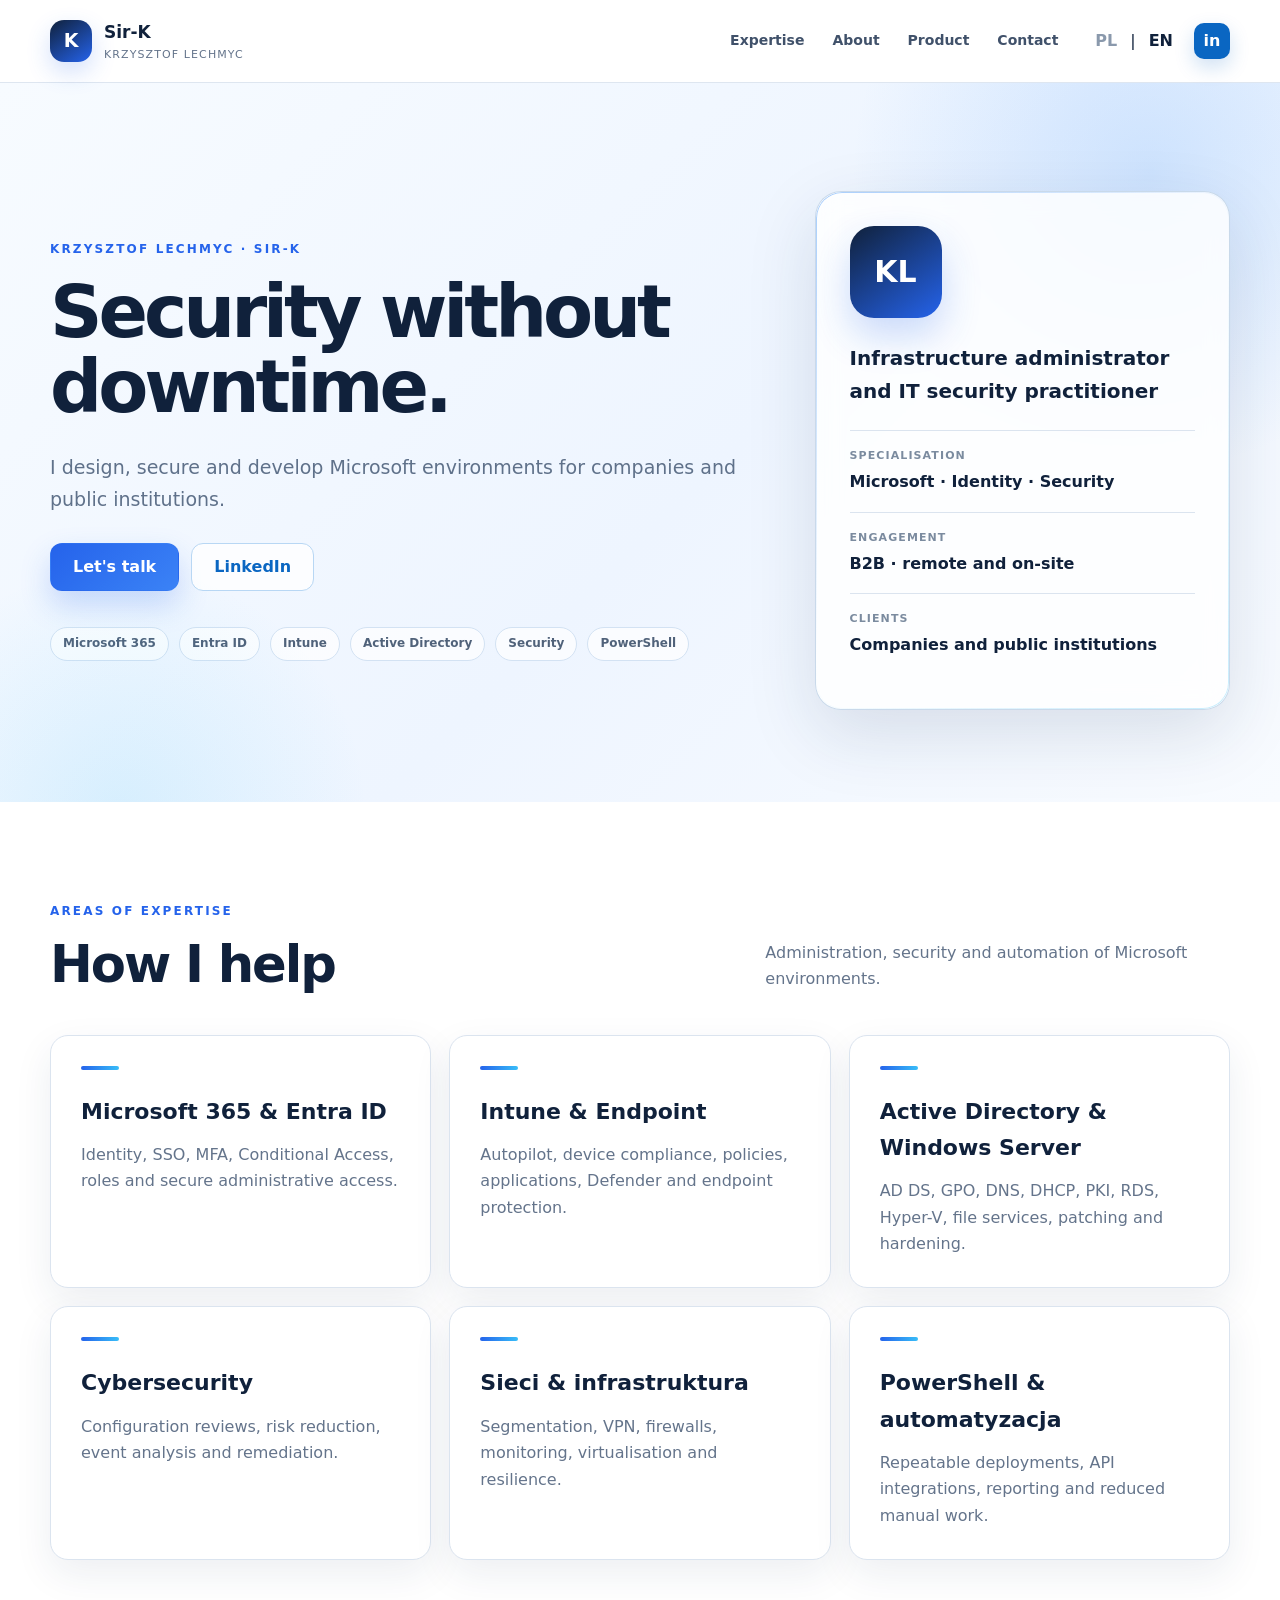
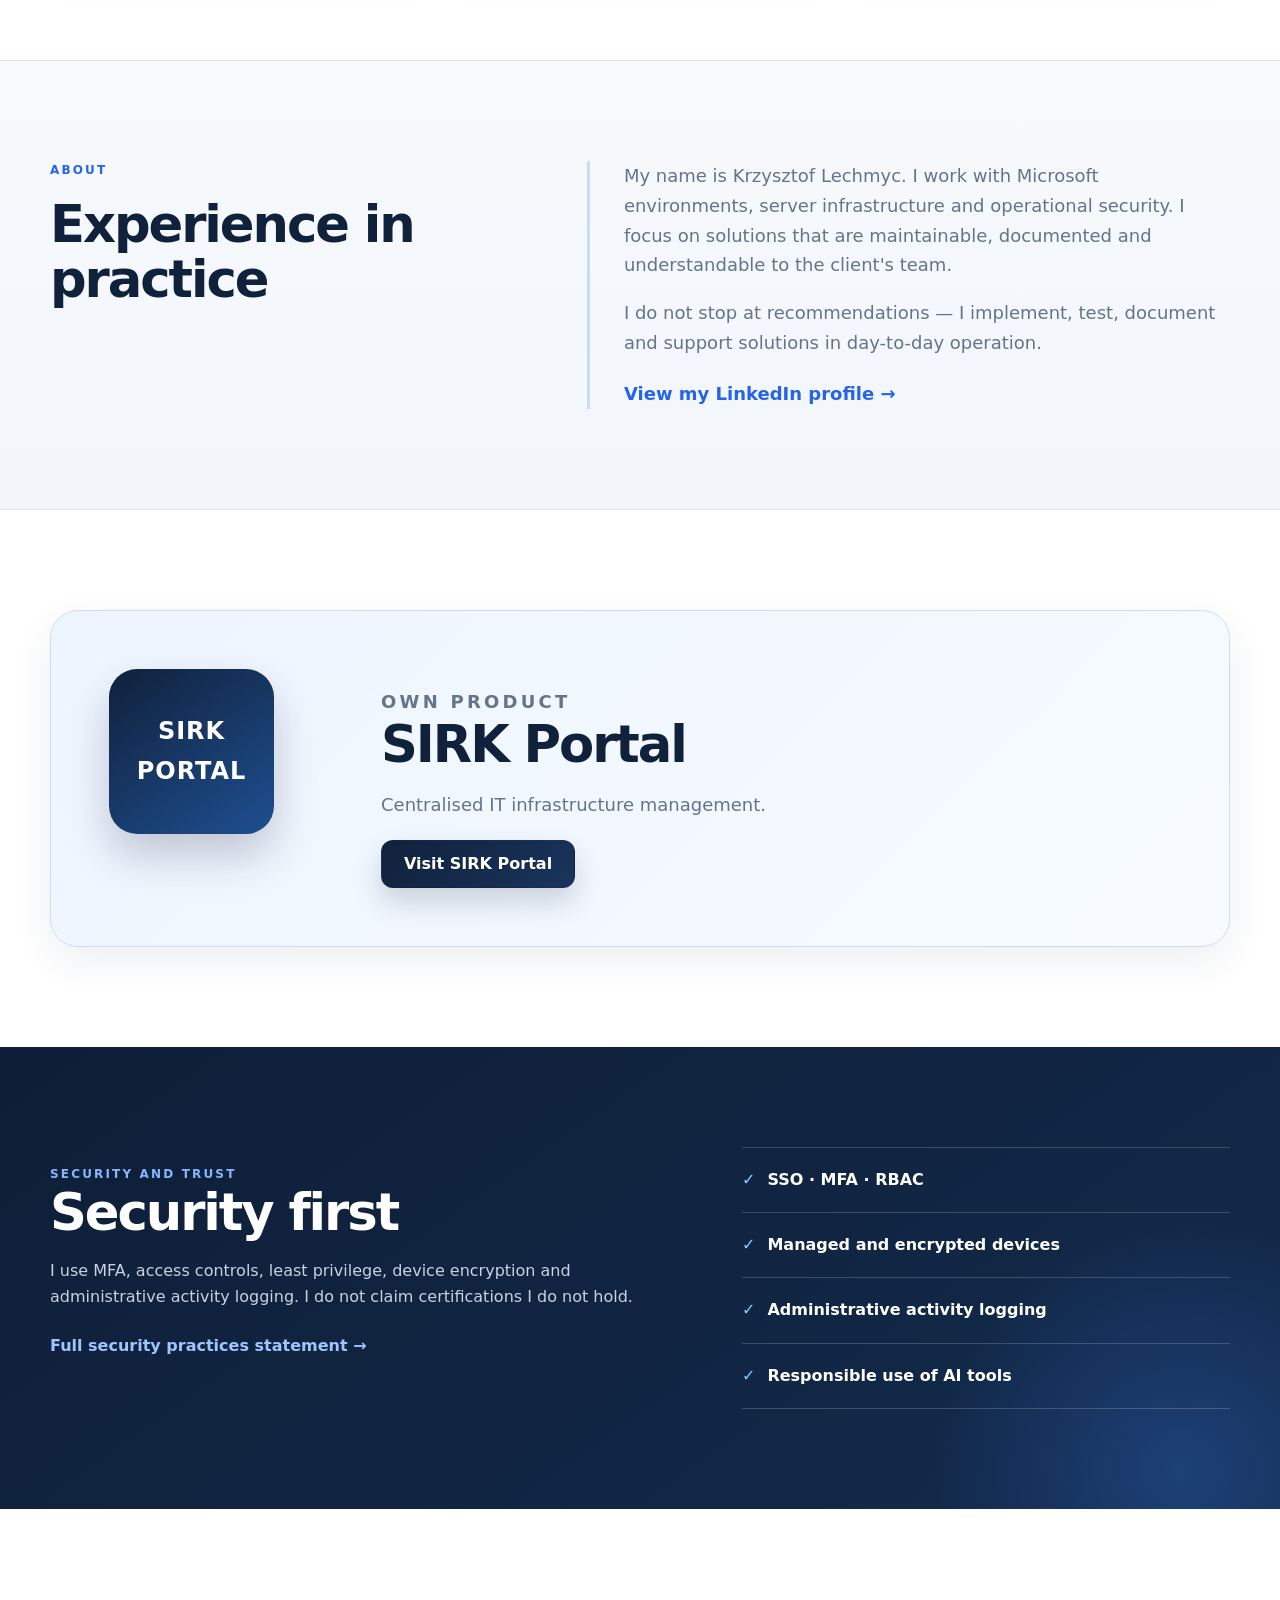
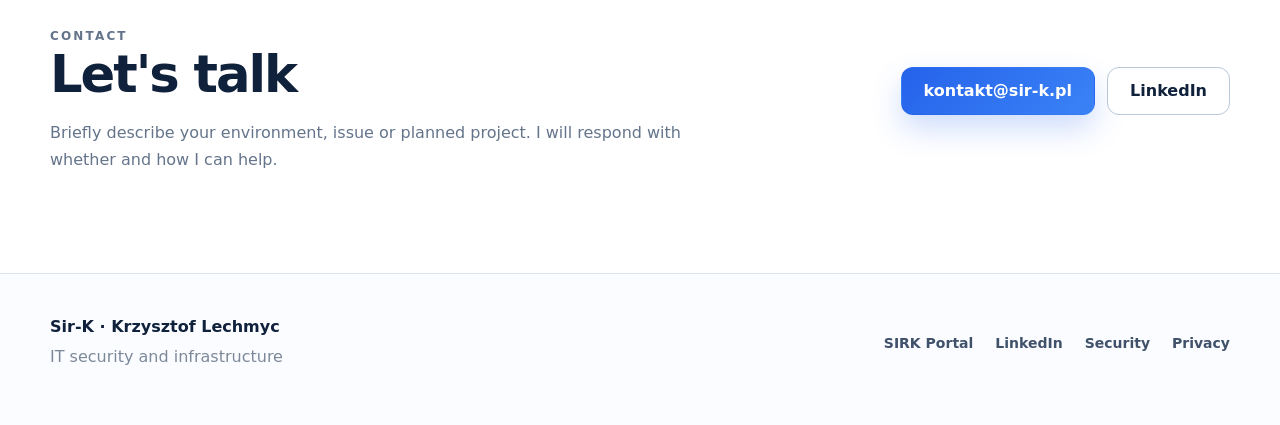
==== commit 51cac138: "Shorten homepage messaging" ====
--- a/index.html
+++ b/index.html
@@ -43,10 +43,10 @@
       <div class="shell hero-layout">
         <div class="hero-copy-wrap">
           <p class="eyebrow" data-pl="KRZYSZTOF LECHMYC · SIR-K" data-en="KRZYSZTOF LECHMYC · SIR-K">KRZYSZTOF LECHMYC · SIR-K</p>
-          <h1 data-pl="Bezpieczna infrastruktura Microsoft dla organizacji, które nie mogą pozwolić sobie na przestoje." data-en="Secure Microsoft infrastructure for organisations that cannot afford downtime.">Bezpieczna infrastruktura Microsoft dla organizacji, które nie mogą pozwolić sobie na przestoje.</h1>
-          <p class="hero-copy" data-pl="Projektuję, utrzymuję i zabezpieczam środowiska Microsoft, systemy tożsamości, serwery, sieci oraz procesy administracyjne. Współpracuję z firmami i instytucjami publicznymi w modelu B2B." data-en="I design, operate and secure Microsoft environments, identity systems, servers, networks and administrative processes. I work with companies and public-sector organisations on a B2B basis.">Projektuję, utrzymuję i zabezpieczam środowiska Microsoft, systemy tożsamości, serwery, sieci oraz procesy administracyjne. Współpracuję z firmami i instytucjami publicznymi w modelu B2B.</p>
+          <h1 data-pl="Bezpieczeństwo bez przestojów." data-en="Security without downtime.">Bezpieczeństwo bez przestojów.</h1>
+          <p class="hero-copy" data-pl="Projektuję, zabezpieczam i rozwijam środowiska Microsoft dla firm i instytucji." data-en="I design, secure and develop Microsoft environments for companies and public institutions.">Projektuję, zabezpieczam i rozwijam środowiska Microsoft dla firm i instytucji.</p>
           <div class="hero-actions">
-            <a class="button button-primary" href="#contact" data-pl="Porozmawiajmy o środowisku" data-en="Discuss your environment">Porozmawiajmy o środowisku</a>
+            <a class="button button-primary" href="#contact" data-pl="Porozmawiajmy" data-en="Let's talk">Porozmawiajmy</a>
             <a class="button button-linkedin" href="https://www.linkedin.com/in/krzysztof-lechmyc" target="_blank" rel="noopener noreferrer">LinkedIn</a>
           </div>
           <div class="credibility-line">
@@ -69,8 +69,8 @@
       <div class="shell">
         <p class="eyebrow" data-pl="OBSZARY SPECJALIZACJI" data-en="AREAS OF EXPERTISE">OBSZARY SPECJALIZACJI</p>
         <div class="section-title-row">
-          <h2 data-pl="Technologia podporządkowana bezpieczeństwu i ciągłości działania" data-en="Technology aligned with security and operational continuity">Technologia podporządkowana bezpieczeństwu i ciągłości działania</h2>
-          <p data-pl="Od codziennej administracji po projekty zmian, migracje, hardening i automatyzację. Zakres prac jest zawsze uzgodniony i autoryzowany." data-en="From day-to-day administration to change programmes, migrations, hardening and automation. Every engagement is agreed and authorised.">Od codziennej administracji po projekty zmian, migracje, hardening i automatyzację. Zakres prac jest zawsze uzgodniony i autoryzowany.</p>
+          <h2 data-pl="W czym pomagam" data-en="How I help">W czym pomagam</h2>
+          <p data-pl="Administracja, bezpieczeństwo i automatyzacja środowisk Microsoft." data-en="Administration, security and automation of Microsoft environments.">Administracja, bezpieczeństwo i automatyzacja środowisk Microsoft.</p>
         </div>
         <div class="expertise-grid">
           <article><h3>Microsoft 365 & Entra ID</h3><p data-pl="Tożsamość, SSO, MFA, Conditional Access, role i bezpieczny dostęp administracyjny." data-en="Identity, SSO, MFA, Conditional Access, roles and secure administrative access.">Tożsamość, SSO, MFA, Conditional Access, role i bezpieczny dostęp administracyjny.</p></article>
@@ -87,7 +87,7 @@
       <div class="shell about-layout">
         <div>
           <p class="eyebrow" data-pl="O MNIE" data-en="ABOUT">O MNIE</p>
-          <h2 data-pl="Łączę administrację, bezpieczeństwo i automatyzację" data-en="I combine administration, security and automation">Łączę administrację, bezpieczeństwo i automatyzację</h2>
+          <h2 data-pl="Doświadczenie w praktyce" data-en="Experience in practice">Doświadczenie w praktyce</h2>
         </div>
         <div class="about-copy">
           <p data-pl="Nazywam się Krzysztof Lechmyc. Zajmuję się środowiskami Microsoft, infrastrukturą serwerową i bezpieczeństwem operacyjnym. W pracy koncentruję się na rozwiązaniach, które są możliwe do utrzymania, udokumentowane i zrozumiałe dla zespołu klienta." data-en="My name is Krzysztof Lechmyc. I work with Microsoft environments, server infrastructure and operational security. I focus on solutions that are maintainable, documented and understandable to the client's team.">Nazywam się Krzysztof Lechmyc. Zajmuję się środowiskami Microsoft, infrastrukturą serwerową i bezpieczeństwem operacyjnym. W pracy koncentruję się na rozwiązaniach, które są możliwe do utrzymania, udokumentowane i zrozumiałe dla zespołu klienta.</p>
@@ -102,8 +102,8 @@
         <div class="product-label">SIRK PORTAL</div>
         <div>
           <p class="eyebrow" data-pl="WŁASNY PRODUKT" data-en="OWN PRODUCT">WŁASNY PRODUKT</p>
-          <h2 data-pl="Bezpieczne zarządzanie infrastrukturą IT z jednego miejsca" data-en="Secure IT infrastructure management from one place">Bezpieczne zarządzanie infrastrukturą IT z jednego miejsca</h2>
-          <p data-pl="SIRK Portal to rozwijana platforma do centralizacji dostępu, zarządzania urządzeniami, automatyzacji oraz kontroli uprawnień w środowiskach wielu organizacji." data-en="SIRK Portal is an evolving platform for centralising access, device management, automation and permissions control across multiple organisations.">SIRK Portal to rozwijana platforma do centralizacji dostępu, zarządzania urządzeniami, automatyzacji oraz kontroli uprawnień w środowiskach wielu organizacji.</p>
+          <h2 data-pl="SIRK Portal" data-en="SIRK Portal">SIRK Portal</h2>
+          <p data-pl="Centralne zarządzanie infrastrukturą IT." data-en="Centralised IT infrastructure management.">Centralne zarządzanie infrastrukturą IT.</p>
           <a class="button button-dark" href="https://sirkportal.com" target="_blank" rel="noopener noreferrer" data-pl="Przejdź do SIRK Portal" data-en="Visit SIRK Portal">Przejdź do SIRK Portal</a>
         </div>
       </div>
@@ -113,7 +113,7 @@
       <div class="shell security-layout">
         <div>
           <p class="eyebrow" data-pl="BEZPIECZEŃSTWO I ZAUFANIE" data-en="SECURITY AND TRUST">BEZPIECZEŃSTWO I ZAUFANIE</p>
-          <h2 data-pl="Dostęp tylko w uzgodnionym zakresie" data-en="Access only within an agreed scope">Dostęp tylko w uzgodnionym zakresie</h2>
+          <h2 data-pl="Bezpieczeństwo przede wszystkim" data-en="Security first">Bezpieczeństwo przede wszystkim</h2>
           <p data-pl="Stosuję MFA, kontrolę uprawnień, zasadę najmniejszych uprawnień, szyfrowanie urządzeń i rejestrowanie działań administracyjnych. Nie deklaruję certyfikatów, których nie posiadam." data-en="I use MFA, access controls, least privilege, device encryption and administrative activity logging. I do not claim certifications I do not hold.">Stosuję MFA, kontrolę uprawnień, zasadę najmniejszych uprawnień, szyfrowanie urządzeń i rejestrowanie działań administracyjnych. Nie deklaruję certyfikatów, których nie posiadam.</p>
           <a class="text-link" href="/security.html" data-pl="Pełny opis praktyk bezpieczeństwa →" data-en="Full security practices statement →">Pełny opis praktyk bezpieczeństwa →</a>
         </div>
@@ -130,7 +130,7 @@
       <div class="shell contact-layout">
         <div>
           <p class="eyebrow" data-pl="KONTAKT" data-en="CONTACT">KONTAKT</p>
-          <h2 data-pl="Porozmawiajmy o Twoim środowisku IT" data-en="Let's discuss your IT environment">Porozmawiajmy o Twoim środowisku IT</h2>
+          <h2 data-pl="Porozmawiajmy" data-en="Let's talk">Porozmawiajmy</h2>
           <p data-pl="Opisz krótko środowisko, problem lub planowany projekt. Wrócę z informacją, czy i w jakim zakresie mogę pomóc." data-en="Briefly describe your environment, issue or planned project. I will respond with whether and how I can help.">Opisz krótko środowisko, problem lub planowany projekt. Wrócę z informacją, czy i w jakim zakresie mogę pomóc.</p>
         </div>
         <div class="contact-actions">
@@ -153,4 +153,4 @@
     </div>
   </footer>
 </body>
-</html>
+</html>
--- a/styles.css
+++ b/styles.css
@@ -1 +1 @@
-:root{--paper:#f6f4ef;--paper2:#ede9e1;--ink:#182233;--muted:#596575;--line:#d8d2c7;--white:#fff;--navy:#12233c;--navy2:#1b3150;--red:#c83f48;--blue:#3f6fae;--soft-blue:#e7eef7;--shadow:0 20px 55px rgba(35,43,55,.11);--radius:24px;--shell:min(1160px,calc(100% - 40px))}*{box-sizing:border-box}html{scroll-behavior:smooth}body{margin:0;background:var(--paper);color:var(--ink);font-family:Inter,ui-sans-serif,system-ui,-apple-system,BlinkMacSystemFont,"Segoe UI",sans-serif;line-height:1.65}a{color:inherit;text-decoration:none}button{font:inherit}.shell{width:var(--shell);margin-inline:auto}.skip-link{position:absolute;left:-9999px;top:8px;background:#fff;color:#000;padding:10px 14px;z-index:99}.skip-link:focus{left:8px}.site-header{position:sticky;top:0;z-index:50;background:rgba(246,244,239,.92);backdrop-filter:blur(16px);border-bottom:1px solid rgba(40,48,59,.1)}.nav-wrap{height:82px;display:flex;align-items:center;gap:34px}.brand{display:flex;align-items:center;gap:12px;min-width:200px}.brand-mark{display:grid;place-items:center;width:42px;height:42px;border-radius:50%;background:var(--ink);color:#fff;font-weight:900;font-size:20px}.brand strong{display:block;font-size:18px}.brand small{display:block;color:var(--muted);font-size:11px;letter-spacing:.12em;text-transform:uppercase}.main-nav{display:flex;gap:27px;margin-left:auto}.main-nav a,.footer-links a{color:#4e5c6c}.main-nav a:hover,.footer-links a:hover,.text-link:hover{color:var(--red)}.nav-actions{display:flex;align-items:center;gap:8px}.lang{border:0;background:transparent;color:#85909c;cursor:pointer;padding:6px;font-weight:800}.lang.active{color:var(--ink)}.button{display:inline-flex;align-items:center;justify-content:center;min-height:48px;padding:0 22px;border-radius:999px;font-weight:800;border:1px solid transparent;transition:.2s ease}.button:hover{transform:translateY(-2px)}.button-primary{background:var(--red);color:#fff;box-shadow:0 12px 24px rgba(200,63,72,.2)}.button-secondary{border-color:#bbb4aa;background:transparent}.button-dark{background:var(--ink);color:#fff}.hero{padding:108px 0 88px;background:radial-gradient(circle at 80% 20%,rgba(63,111,174,.12),transparent 30%),linear-gradient(180deg,#fbfaf7,var(--paper));overflow:hidden}.hero-grid{display:grid;grid-template-columns:1.3fr .7fr;gap:88px;align-items:center}.eyebrow{color:var(--red);font-size:12px;font-weight:900;letter-spacing:.17em;text-transform:uppercase;margin:0 0 18px}.hero h1{font-family:Georgia,"Times New Roman",serif;font-size:clamp(46px,6.3vw,76px);font-weight:500;line-height:1.04;letter-spacing:-.045em;margin:0;max-width:850px}.hero-copy{font-size:19px;color:var(--muted);max-width:760px;margin:30px 0}.hero-actions{display:flex;gap:14px;flex-wrap:wrap}.profile-card{padding:34px;border-radius:32px;background:var(--white);border:1px solid var(--line);box-shadow:var(--shadow)}.profile-monogram{font-size:52px;font-weight:900;letter-spacing:-.07em}.profile-monogram b{color:var(--red)}.profile-card>p{color:var(--muted);font-size:17px;margin:8px 0 28px}.profile-card dl{margin:0}.profile-card dl>div{padding:15px 0;border-top:1px solid var(--line)}.profile-card dt{font-size:12px;text-transform:uppercase;letter-spacing:.1em;color:#7c8793;font-weight:800}.profile-card dd{margin:4px 0 0;font-weight:800}.section{padding:100px 0}.intro-strip{padding:42px 0;background:var(--ink);color:#fff}.intro-grid{display:grid;grid-template-columns:1.2fr .8fr;gap:60px;align-items:center}.intro-grid p{font-size:19px;margin:0;color:#dce3ec}.intro-tags{display:flex;gap:10px;flex-wrap:wrap;justify-content:flex-end}.intro-tags span{border:1px solid rgba(255,255,255,.22);padding:7px 12px;border-radius:999px;font-size:12px;color:#d9e2ef}.section-head{display:grid;grid-template-columns:1fr .7fr;gap:80px;align-items:end;margin-bottom:42px}.section h2{font-family:Georgia,"Times New Roman",serif;font-size:clamp(36px,4.4vw,58px);font-weight:500;line-height:1.1;letter-spacing:-.035em;margin:0}.section-head p,.about-grid p,.split>div>p,.contact-grid p,.product-grid p{color:var(--muted);margin:0}.card-grid{display:grid;grid-template-columns:repeat(3,1fr);gap:18px}.service-card{min-height:240px;padding:28px;border:1px solid var(--line);border-radius:20px;background:rgba(255,255,255,.72);transition:.2s ease}.service-card:hover{transform:translateY(-4px);background:#fff;box-shadow:0 15px 35px rgba(34,42,52,.08)}.service-card>span{font-size:12px;color:var(--red);font-weight:900}.service-card h3{font-size:21px;margin:32px 0 10px}.service-card p{color:var(--muted);margin:0}.product-section{background:var(--soft-blue);border-block:1px solid #d3deeb}.product-grid{display:grid;grid-template-columns:1.1fr .9fr;gap:82px;align-items:center}.product-lead{font-size:22px!important;color:#293d55!important;margin:22px 0 16px!important}.product-grid .button{margin-top:28px}.product-card{display:grid;grid-template-columns:1fr 1fr;gap:12px;padding:28px;border-radius:28px;background:var(--navy);box-shadow:var(--shadow)}.product-card span{min-height:90px;display:flex;align-items:flex-end;padding:16px;border-radius:16px;background:rgba(255,255,255,.08);color:#fff;font-weight:800;border:1px solid rgba(255,255,255,.1)}.about-grid{display:grid;grid-template-columns:.72fr 1.28fr;gap:80px;align-items:start}.about-grid>div:last-child p+p{margin-top:18px}.facts{display:grid;grid-template-columns:repeat(3,1fr);gap:14px;margin-top:30px}.facts div{padding:18px;border:1px solid var(--line);border-radius:16px;background:#fff}.facts small,.facts strong{display:block}.facts small{color:#7c8793}.security-brief{background:#fff;border-block:1px solid var(--line)}.split{display:grid;grid-template-columns:.85fr 1.15fr;gap:80px;align-items:start}.control-list{border:1px solid var(--line);border-radius:22px;overflow:hidden;background:var(--paper)}.control-list>div{display:flex;gap:22px;padding:24px 26px;border-bottom:1px solid var(--line)}.control-list>div:last-child{border-bottom:0}.control-list strong{color:var(--red)}.control-list b,.control-list small{display:block}.control-list small{color:var(--muted)}.text-link{display:inline-block;color:var(--blue);font-weight:800;margin-top:22px}.section-contact{padding-top:84px}.contact-grid{display:grid;grid-template-columns:1fr .75fr;gap:70px;background:var(--navy);color:#fff;border-radius:30px;padding:54px}.contact-grid h2{color:#fff}.contact-grid p{color:#c7d1df}.contact-card{border-left:1px solid rgba(255,255,255,.2);padding-left:42px}.contact-card small{display:block;color:#9fb0c5;margin-bottom:6px}.contact-card>a:not(.button){font-size:27px;font-weight:900;color:#fff;word-break:break-word}.contact-card p{margin:8px 0 24px}footer{padding:42px 0 55px;border-top:1px solid var(--line)}.footer-grid{display:flex;justify-content:space-between;gap:30px;align-items:center}.footer-grid p{color:#7f8994;margin:5px 0}.footer-links{display:flex;gap:24px;flex-wrap:wrap}.page-hero{padding:90px 0 45px;background:linear-gradient(180deg,#fbfaf7,var(--paper))}.page-hero h1{font-family:Georgia,"Times New Roman",serif;font-size:clamp(42px,6vw,68px);font-weight:500;margin:0;letter-spacing:-.04em}.prose{max-width:900px}.prose h2{margin-top:50px;font-family:Georgia,"Times New Roman",serif;font-size:34px;font-weight:500}.prose h3{margin-top:30px}.prose p,.prose li{color:var(--muted)}.prose .notice{border:1px solid #ccd8e6;background:var(--soft-blue);padding:22px;border-radius:16px}.policy-grid{display:grid;grid-template-columns:repeat(2,1fr);gap:18px}.policy-card{padding:24px;border:1px solid var(--line);border-radius:16px;background:#fff}.policy-card h3{margin-top:0}.mono{font-family:ui-monospace,SFMono-Regular,Menlo,monospace;font-size:.92em}@media(max-width:930px){.main-nav{display:none}.nav-wrap{gap:16px}.nav-actions{margin-left:auto}.hero-grid,.section-head,.intro-grid,.product-grid,.about-grid,.split,.contact-grid{grid-template-columns:1fr}.hero-grid,.product-grid,.about-grid,.split,.contact-grid{gap:42px}.hero{padding-top:76px}.intro-tags{justify-content:flex-start}.card-grid{grid-template-columns:1fr 1fr}.contact-card{border-left:0;border-top:1px solid rgba(255,255,255,.2);padding:28px 0 0}.policy-grid{grid-template-columns:1fr}}@media(max-width:620px){:root{--shell:min(100% - 24px,1160px)}.site-header{position:static}.nav-wrap{height:72px}.brand{min-width:0}.brand small{display:none}.hero{padding:60px 0}.hero h1{font-size:43px}.section{padding:72px 0}.card-grid{grid-template-columns:1fr}.product-card{grid-template-columns:1fr}.facts{grid-template-columns:1fr}.contact-grid{padding:30px}.footer-grid{align-items:flex-start;flex-direction:column}.footer-links{flex-direction:column;gap:10px}}
+:root{--ink:#10213b;--ink-2:#19345c;--muted:#64748b;--blue:#2563eb;--blue-2:#60a5fa;--cyan:#38bdf8;--line:#dbe4ef;--soft:#f5f8fc;--soft-blue:#edf5ff;--white:#fff;--shell:min(1180px,calc(100% - 40px));--shadow:0 24px 70px rgba(24,48,84,.13);--shadow-soft:0 14px 38px rgba(24,48,84,.08);--radius:22px}*{box-sizing:border-box}html{scroll-behavior:smooth}body{margin:0;background:#fff;color:var(--ink);font-family:Inter,ui-sans-serif,system-ui,-apple-system,BlinkMacSystemFont,"Segoe UI",sans-serif;line-height:1.65}a{color:inherit;text-decoration:none}button{font:inherit}.shell{width:var(--shell);margin-inline:auto}.skip-link{position:absolute;left:-9999px;top:8px;background:#fff;color:#000;padding:10px 14px;z-index:99}.skip-link:focus{left:8px}.site-header{position:sticky;top:0;z-index:40;background:rgba(255,255,255,.86);backdrop-filter:blur(18px);border-bottom:1px solid rgba(219,228,239,.9)}.nav-wrap{min-height:82px;display:flex;align-items:center;gap:32px}.brand{display:flex;align-items:center;gap:12px}.brand-mark{display:grid;place-items:center;width:42px;height:42px;border-radius:14px;background:linear-gradient(145deg,var(--ink),var(--blue));color:#fff;font-size:19px;font-weight:900;box-shadow:0 10px 24px rgba(37,99,235,.2)}.brand strong,.brand small{display:block}.brand strong{font-size:17px}.brand small{color:var(--muted);font-size:11px;letter-spacing:.1em;text-transform:uppercase}.main-nav{display:flex;gap:28px;margin-left:auto}.main-nav a,.footer-links a{color:#40516a;font-weight:700;font-size:14px;transition:.2s ease}.main-nav a:hover,.footer-links a:hover,.text-link:hover{color:var(--blue)}.nav-actions{display:flex;align-items:center;gap:8px}.lang{border:0;background:transparent;color:#8a99ac;cursor:pointer;padding:5px;font-weight:800}.lang.active{color:var(--ink)}.linkedin-link{display:grid;place-items:center;width:36px;height:36px;border-radius:10px;background:#0a66c2;color:#fff;font-weight:900;margin-left:8px;box-shadow:0 8px 20px rgba(10,102,194,.2)}.hero{position:relative;overflow:hidden;padding:108px 0 92px;background:linear-gradient(135deg,#f7fbff 0%,#eef5ff 55%,#f8fbff 100%)}.hero:before{content:"";position:absolute;right:-180px;top:-220px;width:620px;height:620px;border-radius:50%;background:radial-gradient(circle,rgba(96,165,250,.24),rgba(96,165,250,0) 68%)}.hero:after{content:"";position:absolute;left:-130px;bottom:-260px;width:500px;height:500px;border-radius:50%;background:radial-gradient(circle,rgba(56,189,248,.14),rgba(56,189,248,0) 70%)}.hero-layout{position:relative;display:grid;grid-template-columns:1.25fr .75fr;gap:72px;align-items:center}.eyebrow{margin:0 0 16px;color:var(--blue);font-size:12px;font-weight:900;letter-spacing:.18em;text-transform:uppercase}.hero h1{font-size:clamp(46px,5.7vw,76px);line-height:1.02;letter-spacing:-.055em;margin:0;max-width:920px}.hero-copy{font-size:19px;color:#5f718a;max-width:760px;margin:28px 0}.hero-actions{display:flex;gap:12px;flex-wrap:wrap}.button{display:inline-flex;align-items:center;justify-content:center;min-height:48px;padding:0 22px;border-radius:12px;font-weight:800;border:1px solid transparent;transition:.2s ease}.button:hover{transform:translateY(-2px)}.button-primary{background:linear-gradient(135deg,var(--blue),#3b82f6);color:#fff;box-shadow:0 14px 30px rgba(37,99,235,.22)}.button-linkedin{border-color:#b8d7f4;color:#0a66c2;background:rgba(255,255,255,.8)}.button-outline{border-color:#b8c7da;background:#fff}.button-dark{background:linear-gradient(135deg,var(--ink),var(--ink-2));color:#fff;margin-top:20px;box-shadow:0 14px 28px rgba(16,33,59,.18)}.credibility-line{display:flex;flex-wrap:wrap;gap:10px;margin-top:36px}.credibility-line span{display:inline-flex;align-items:center;min-height:34px;padding:0 12px;border:1px solid #d3e2f3;border-radius:999px;background:rgba(255,255,255,.72);color:#50627a;font-size:12px;font-weight:800}.credibility-line span:not(:last-child):after{display:none}.profile-card{position:relative;border:1px solid rgba(196,213,232,.9);border-radius:26px;padding:34px;background:rgba(255,255,255,.82);backdrop-filter:blur(12px);box-shadow:var(--shadow)}.profile-card:before{content:"";position:absolute;inset:0;border-radius:26px;padding:1px;background:linear-gradient(135deg,rgba(96,165,250,.55),rgba(255,255,255,0),rgba(56,189,248,.28));-webkit-mask:linear-gradient(#000 0 0) content-box,linear-gradient(#000 0 0);-webkit-mask-composite:xor;mask-composite:exclude;pointer-events:none}.profile-monogram{width:92px;height:92px;border-radius:24px;display:grid;place-items:center;background:linear-gradient(145deg,#10213b,#2563eb);color:#fff;font-size:30px;font-weight:900;margin-bottom:24px;box-shadow:0 18px 38px rgba(37,99,235,.24)}.profile-card>p{font-size:20px;font-weight:800;margin:0 0 22px}.profile-card dl{margin:0}.profile-card dl div{padding:16px 0;border-top:1px solid var(--line)}.profile-card dt{font-size:11px;color:#7b8b9f;text-transform:uppercase;letter-spacing:.1em;font-weight:800}.profile-card dd{margin:4px 0 0;font-weight:800}.section{padding:100px 0}.section-soft{background:linear-gradient(180deg,#f7f9fc,#f2f6fb);border-block:1px solid var(--line)}.section h2{font-size:clamp(36px,4vw,56px);line-height:1.08;letter-spacing:-.04em;margin:0}.section-title-row{display:grid;grid-template-columns:1fr .72fr;gap:70px;align-items:end;margin-bottom:42px}.section-title-row p,.about-copy p,.product-card p,.security-layout p,.contact-layout p{color:var(--muted);margin:0}.expertise-grid{display:grid;grid-template-columns:repeat(3,1fr);gap:18px}.expertise-grid article{position:relative;padding:30px;border:1px solid var(--line);border-radius:18px;background:#fff;min-height:220px;box-shadow:var(--shadow-soft);transition:.22s ease}.expertise-grid article:hover{transform:translateY(-4px);border-color:#b8d2f0;box-shadow:0 22px 46px rgba(24,48,84,.12)}.expertise-grid article:before{content:"";display:block;width:38px;height:4px;border-radius:999px;background:linear-gradient(90deg,var(--blue),var(--cyan));margin-bottom:24px}.expertise-grid h3{font-size:22px;margin:0 0 12px}.expertise-grid p{color:var(--muted);margin:0}.about-layout{display:grid;grid-template-columns:.82fr 1.18fr;gap:90px;align-items:start}.about-copy{font-size:18px;padding-left:34px;border-left:3px solid #c7dcf7}.about-copy p+p{margin-top:18px}.text-link{display:inline-block;color:var(--blue);font-weight:900;margin-top:22px}.product-card{display:grid;grid-template-columns:.42fr 1.58fr;gap:62px;padding:58px;border-radius:28px;background:linear-gradient(135deg,#eef5ff,#f7fbff);border:1px solid #ccddf2;box-shadow:var(--shadow-soft)}.product-label{align-self:start;width:165px;height:165px;border-radius:28px;background:linear-gradient(145deg,#10213b,#1e4f90);color:#fff;display:grid;place-items:center;text-align:center;font-size:24px;font-weight:900;letter-spacing:.04em;padding:20px;box-shadow:0 22px 44px rgba(16,33,59,.22)}.product-card h2{max-width:760px}.product-card p{font-size:18px;max-width:780px;margin-top:18px}.section-security{background:linear-gradient(145deg,#0e1e36,#132b4d);color:#fff;position:relative;overflow:hidden}.section-security:after{content:"";position:absolute;right:-160px;bottom:-220px;width:520px;height:520px;border-radius:50%;background:radial-gradient(circle,rgba(59,130,246,.25),rgba(59,130,246,0) 68%)}.section-security .shell{position:relative;z-index:1}.section-security .eyebrow{color:#86b6ff}.security-layout{display:grid;grid-template-columns:1fr .8fr;gap:82px;align-items:start}.security-layout p{color:#c7d2e2;margin-top:18px}.security-points{list-style:none;margin:0;padding:0;border-top:1px solid rgba(255,255,255,.18)}.security-points li{padding:19px 0;border-bottom:1px solid rgba(255,255,255,.18);font-weight:800}.security-points li:before{content:"✓";display:inline-block;margin-right:12px;color:#7dd3fc}.section-security .text-link{color:#9ec5ff}.contact-layout{display:grid;grid-template-columns:1fr auto;gap:60px;align-items:center}.contact-layout p{max-width:700px;margin-top:18px}.contact-actions{display:flex;gap:12px;flex-wrap:wrap;justify-content:flex-end}footer{padding:40px 0 52px;border-top:1px solid var(--line);background:#fafcff}.footer-grid{display:flex;justify-content:space-between;gap:32px;align-items:center}.footer-grid p{margin:3px 0;color:#7d8999}.footer-links{display:flex;gap:22px;flex-wrap:wrap}.page-hero{padding:88px 0 46px;background:linear-gradient(135deg,#f6f9fd,#edf4fc);border-bottom:1px solid var(--line)}.page-hero h1{font-size:clamp(40px,6vw,68px);line-height:1.05;letter-spacing:-.045em;margin:0}.prose{max-width:900px}.prose h2{margin-top:48px;font-size:31px}.prose h3{margin-top:28px}.prose p,.prose li{color:#526278}.prose .notice{border:1px solid #c8d7eb;background:#f3f7fc;padding:22px;border-radius:14px}.policy-grid{display:grid;grid-template-columns:repeat(2,1fr);gap:18px}.policy-card{padding:24px;border:1px solid var(--line);border-radius:16px;background:#fff;box-shadow:var(--shadow-soft)}.policy-card h3{margin-top:0}.mono{font-family:ui-monospace,SFMono-Regular,Menlo,monospace;font-size:.92em}@media(max-width:900px){.main-nav{display:none}.nav-actions{margin-left:auto}.hero-layout,.section-title-row,.about-layout,.product-card,.security-layout,.contact-layout{grid-template-columns:1fr}.hero{padding-top:74px}.hero-layout,.section-title-row,.about-layout,.product-card,.security-layout,.contact-layout{gap:40px}.expertise-grid{grid-template-columns:1fr 1fr}.contact-actions{justify-content:flex-start}.product-label{width:125px;height:125px}.about-copy{padding-left:0;border-left:0}.policy-grid{grid-template-columns:1fr}}@media(max-width:620px){:root{--shell:min(100% - 24px,1180px)}.site-header{position:static}.nav-wrap{min-height:72px}.brand small{display:none}.hero{padding:60px 0}.hero h1{font-size:42px}.section{padding:72px 0}.expertise-grid{grid-template-columns:1fr}.profile-card{padding:24px}.product-card{padding:30px}.footer-grid{align-items:flex-start;flex-direction:column}.footer-links{flex-direction:column;gap:9px}.contact-actions{flex-direction:column;align-items:stretch}.button{width:100%}}
